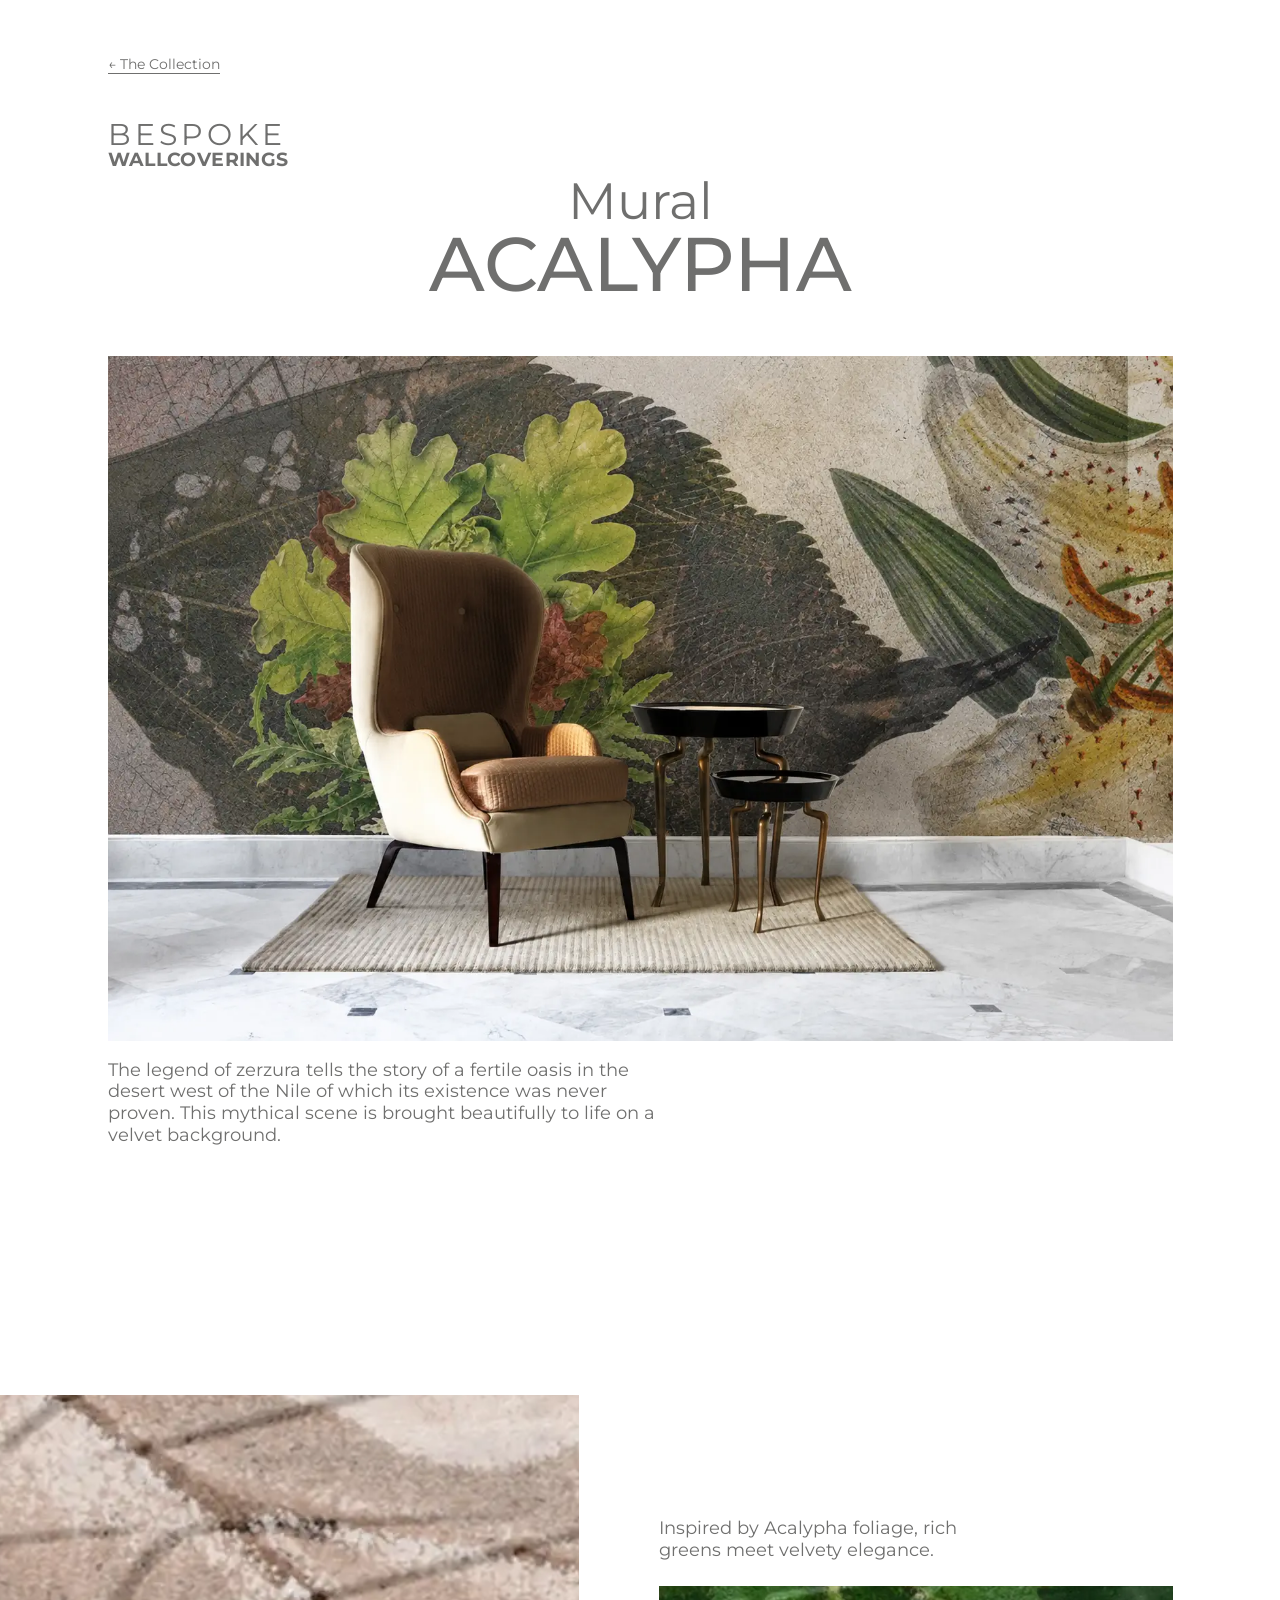
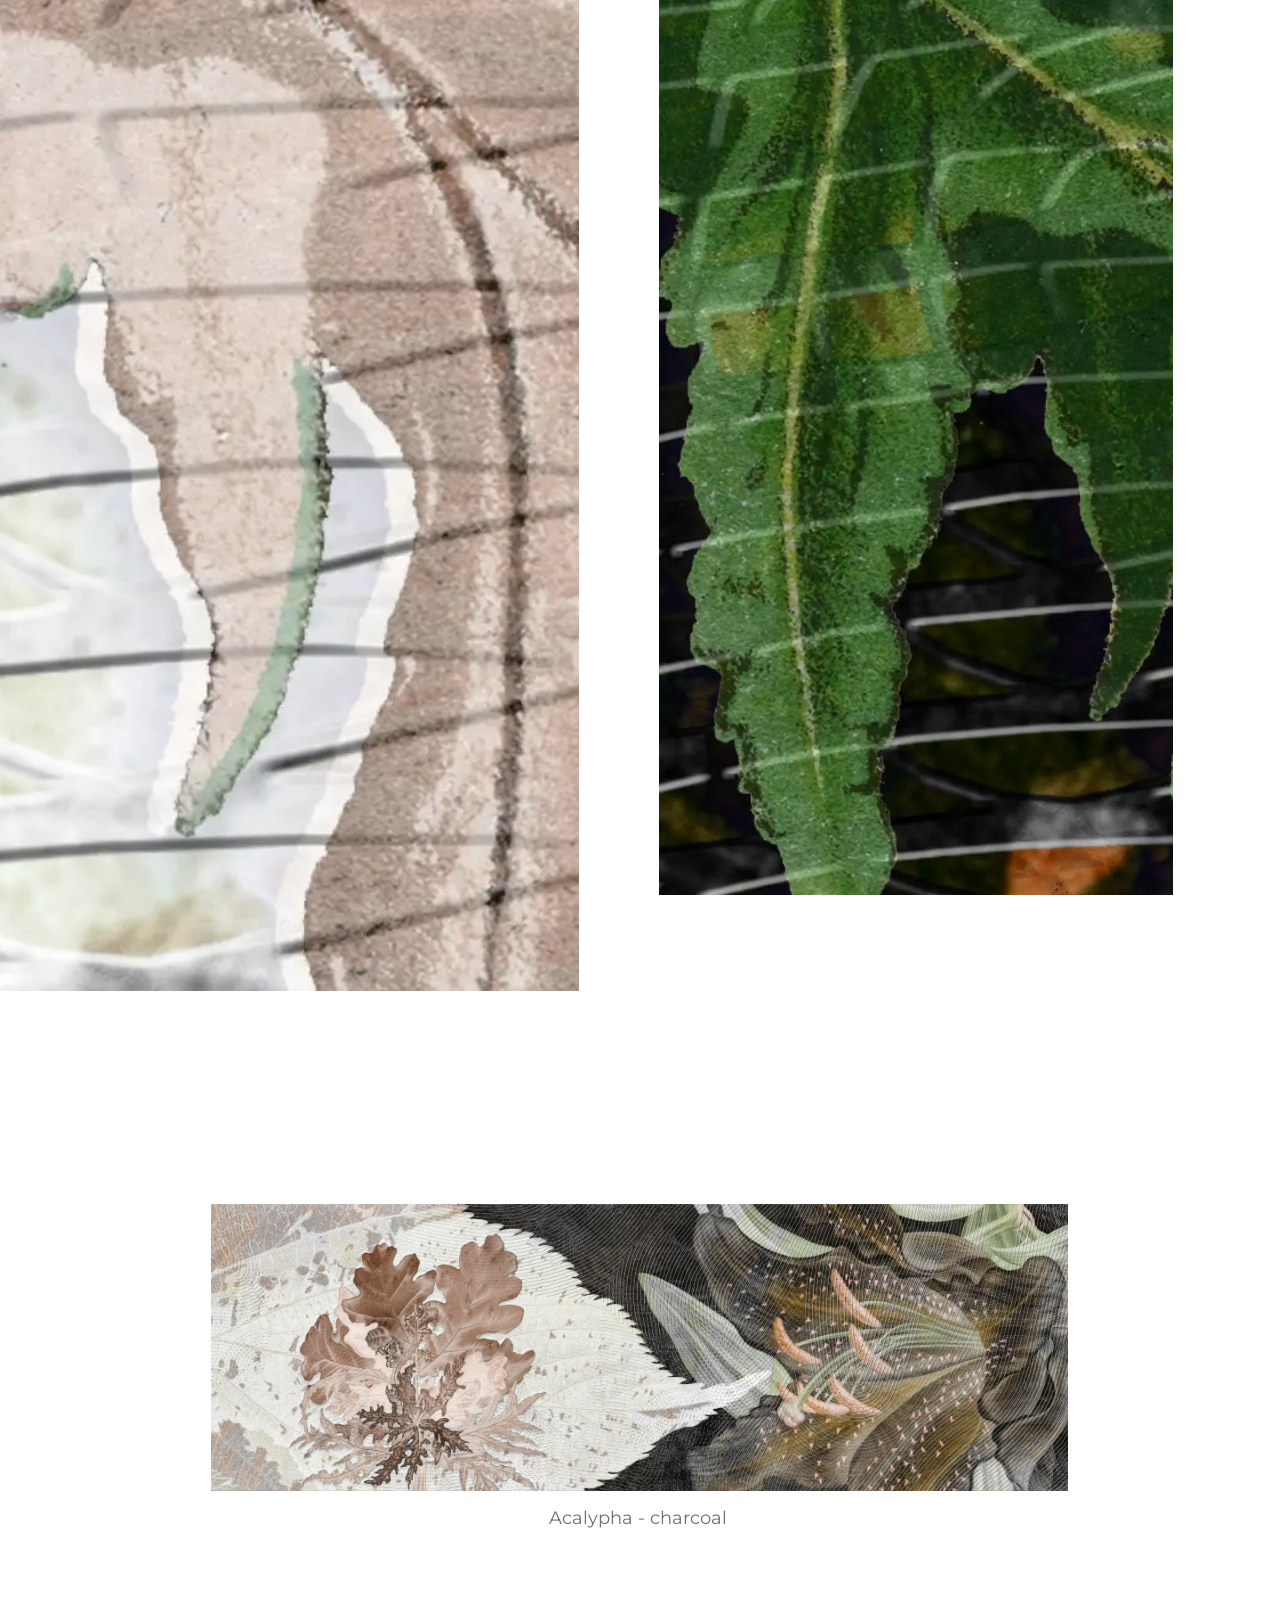
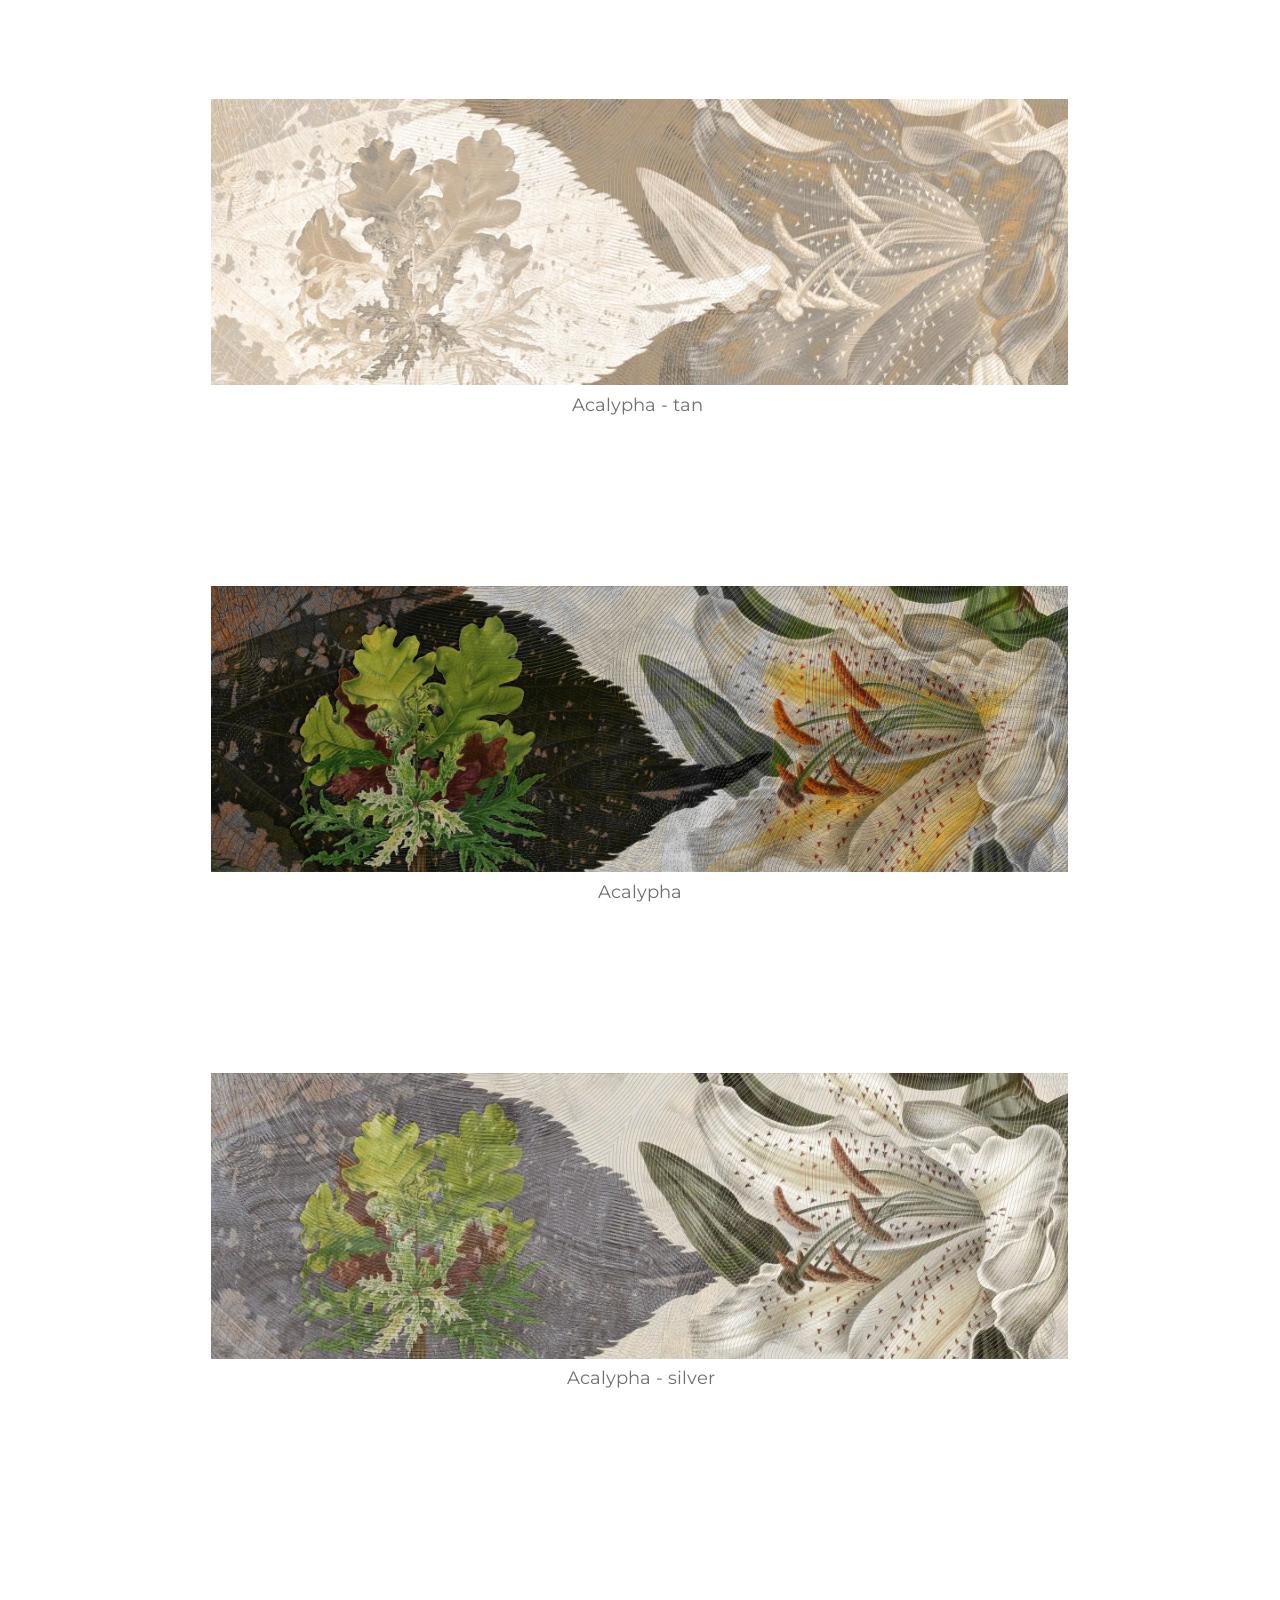
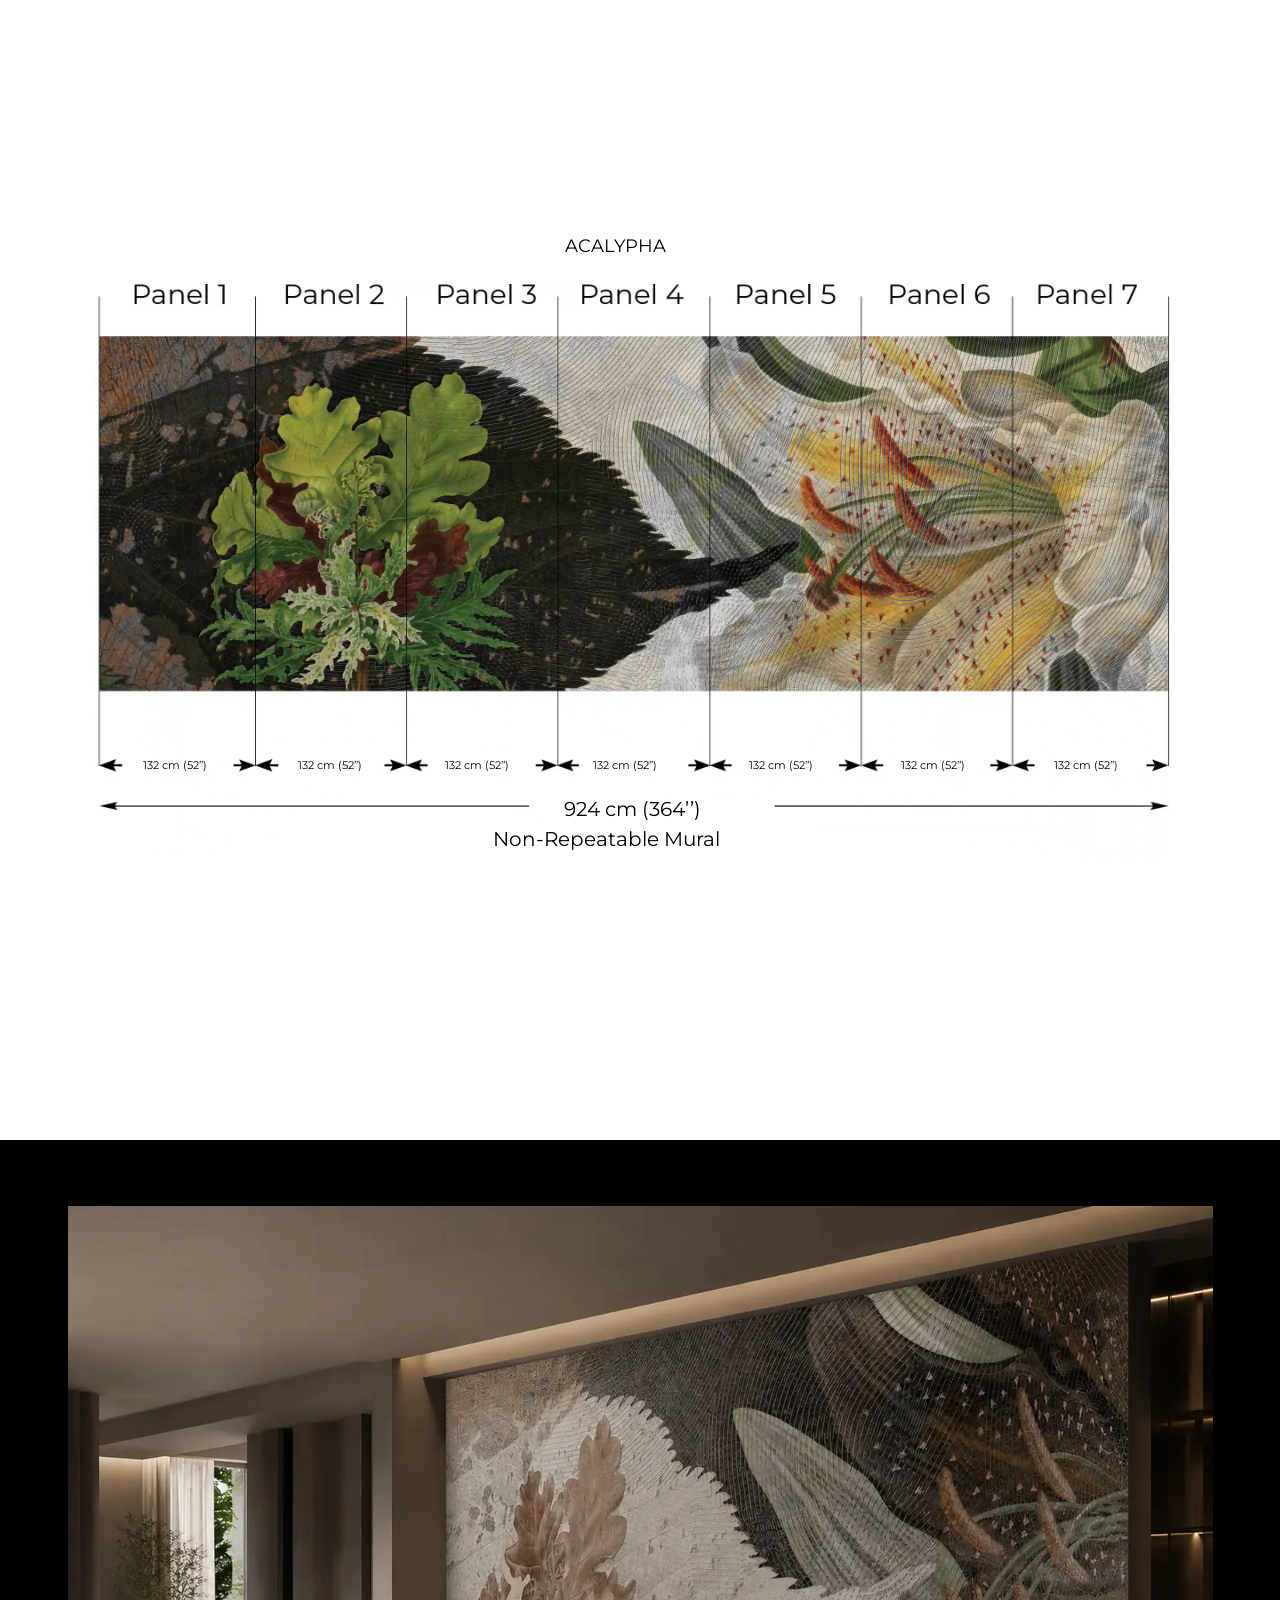
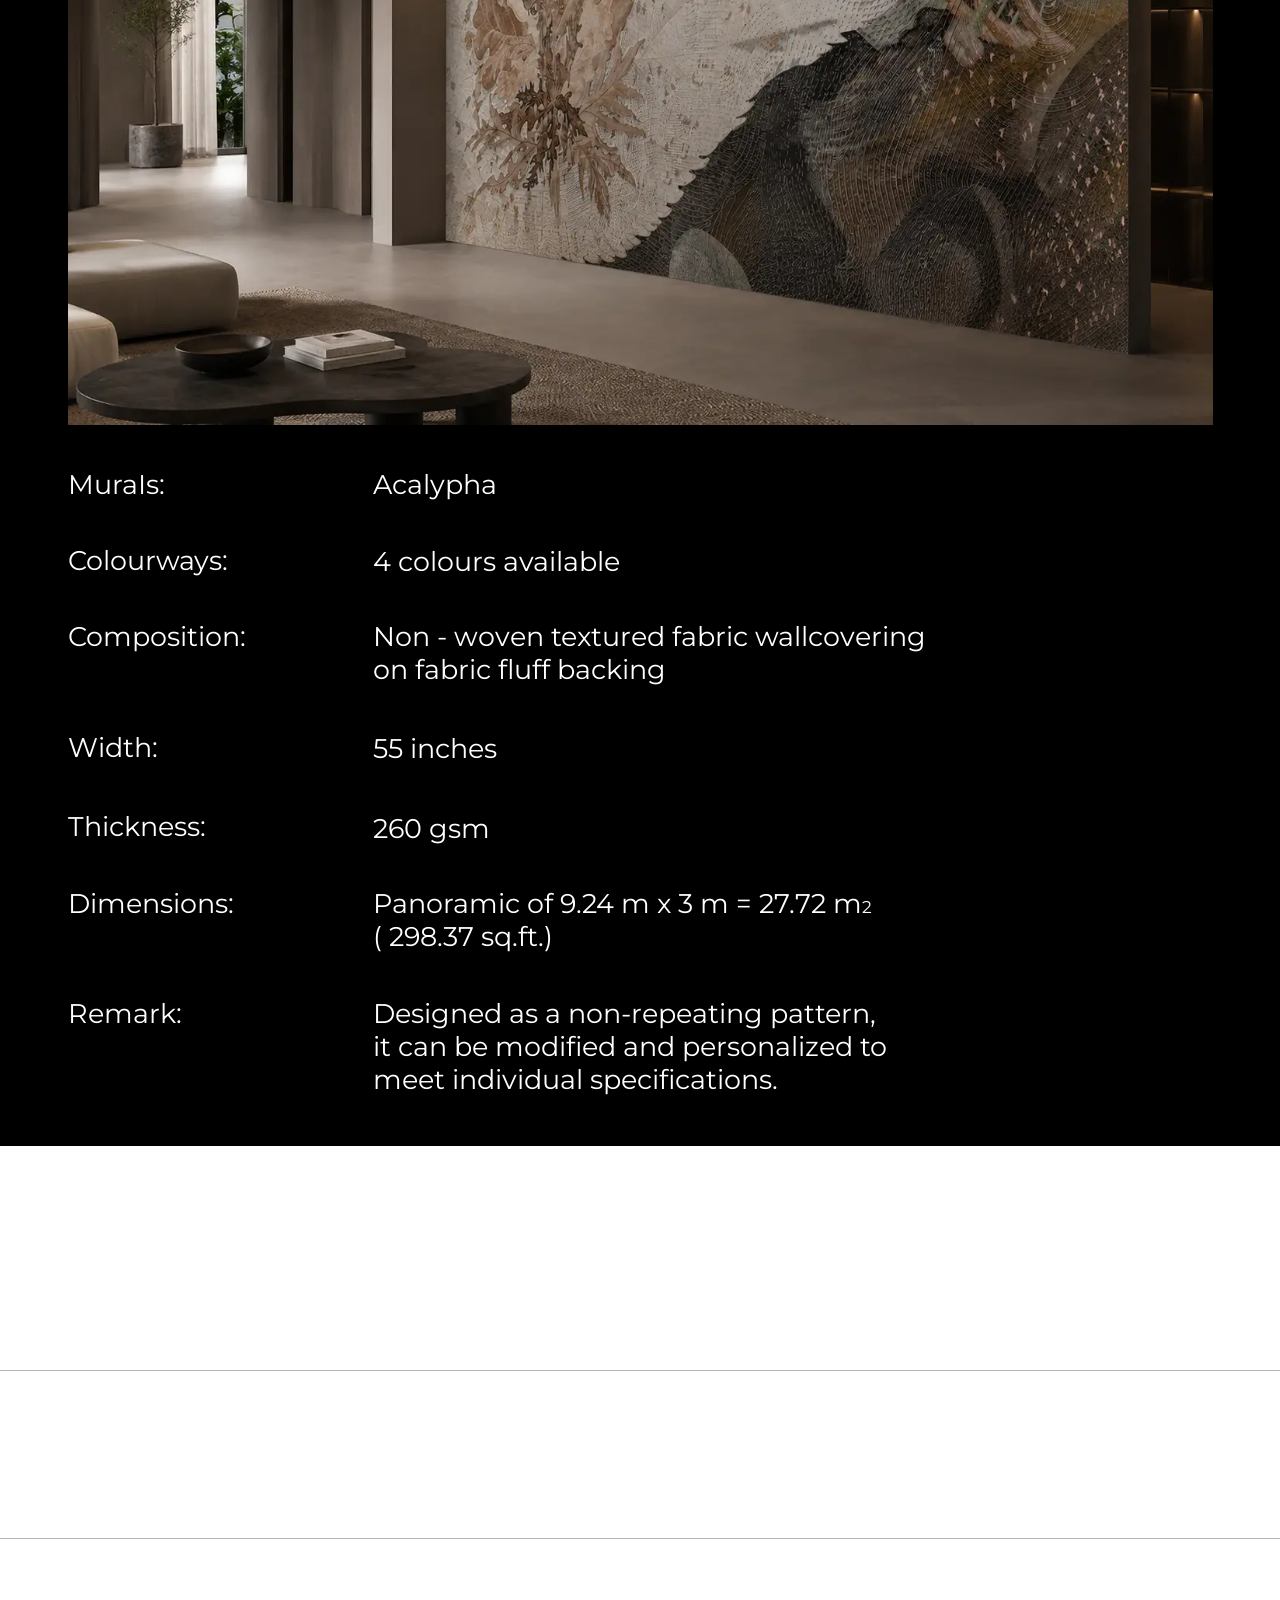
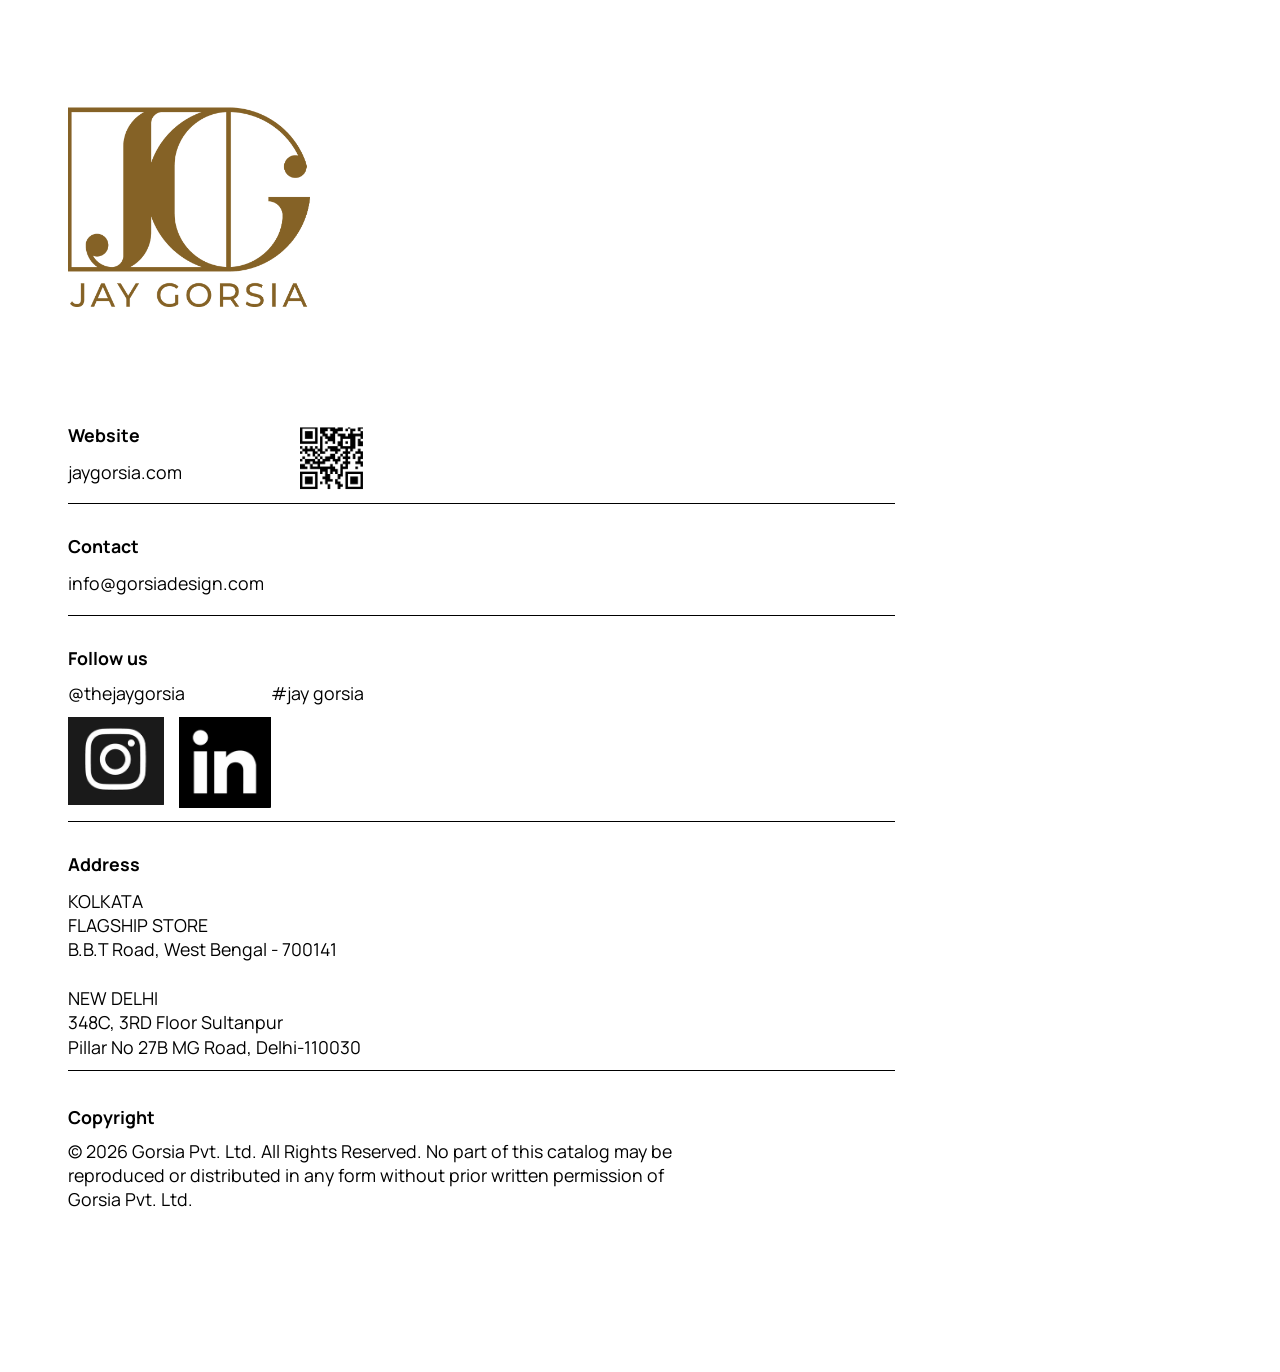
==== acalypha.html @ f3917151 "Rebuild catalog as one static HTML page per Figma frame One page per Page 2 frame of the CATALOG-WAL" ====
<!DOCTYPE html>
<html lang="en"><head><meta charset="utf-8">
<meta name="viewport" content="width=device-width, initial-scale=1">
<title>Mural ACALYPHA – Jay Gorsia Wallpapers</title>
<link href="https://fonts.googleapis.com/css2?family=Inria+Serif&family=Manrope:wght@400;700&family=Montserrat:wght@300;400;500;700&display=swap" rel="stylesheet">
<link rel="stylesheet" href="assets/style.css">
</head><body>
<main class="page" data-figma="420:1415" style="aspect-ratio:1440/10544">
<a class="back" href="index.html" style="left:8.4028%;top:0.588%">← The Collection</a>
<div class="t" style="left:8.4028%;top:1.2709%;width:13.9583%;--fs:34;line-height:1.0294;letter-spacing:calc(4.76*100cqw/1440)">BESPOKE</div>
<div class="t" style="left:8.4028%;top:1.6028%;width:13.9583%;--fs:21;line-height:1.0952;letter-spacing:calc(.42*100cqw/1440);font-weight:700">WALLCOVERINGS</div>
<div class="t c" style="left:44.2361%;top:1.8209%;width:11.6667%;--fs:57;line-height:1.193">Mural</div>
<h1 class="t c" style="left:0;top:2.3426%;width:100%;--fs:86;line-height:1.1512;font-weight:500">ACALYPHA</h1>
<div class="i" style="left:8.4028%;top:3.8031%;width:83.2639%;height:7.3027%"><img alt="" loading="lazy" class="f" src="images/f179ca98-bf34-46e4-b2c4-3027be539aba.webp"></div>
<div class="t w" style="left:8.4028%;top:11.2955%;width:43.3333%;--fs:20;line-height:1.22">The legend of zerzura tells the story of a fertile oasis in the desert west of the Nile of which its existence was never proven. This mythical scene is brought beautifully to life on a velvet background.</div>
<div class="i" style="left:-0.3472%;top:14.8805%;width:45.5556%;height:12.7656%"><img alt="" loading="lazy" style="width:350.09%;height:120.65%;left:-85.94%;top:-10.33%" src="images/f6d3ae4a-e542-4cf5-9a71-eb583bf1a94e.webp"></div>
<div class="i" style="left:51.4583%;top:16.9196%;width:40.2083%;height:9.7022%"><img alt="" loading="lazy" style="width:250.94%;height:100.49%;left:0%;top:-0.25%" src="images/6fc3bd72-0dc2-4044-8e51-f320b602658b.webp"></div>
<div class="i" style="left:16.4583%;top:29.9222%;width:67.0139%;height:3.0539%"><img alt="" loading="lazy" class="f" src="images/5500aec2-3e6e-4ff4-b758-0ac6ea6af96b.webp"></div>
<div class="i" style="left:16.4583%;top:35.1954%;width:67.0139%;height:3.0539%"><img alt="" loading="lazy" class="f" src="images/69e05549-0bee-4f87-b761-9c0bf4f048f4.webp"></div>
<div class="i" style="left:16.4583%;top:45.5899%;width:67.0139%;height:3.0539%"><img alt="" loading="lazy" class="f" src="images/882eafbe-3b34-49cc-9ef5-301c398ee785.webp"></div>
<div class="i" style="left:16.4583%;top:40.3926%;width:67.0139%;height:3.0539%"><img alt="" loading="lazy" class="f" src="images/6bf8cf74-157f-4335-b6c7-66b2b846cd59.webp"></div>
<div class="i n" style="left:7.2917%;top:54.2432%;width:85.4861%;height:6.1333%"><div class="r" style="width:52.5345%;height:190.351%"><img alt="" loading="lazy" style="width:100.09%;height:99.71%;left:0%;top:1.64%" src="images/67a559f0-023f-4f29-92e6-b13c63faadcb.webp"></div></div>
<div class="t k" style="left:44.1319%;top:53.6978%;width:9.3403%;--fs:20;line-height:1.465">ACALYPHA</div>
<div class="bx" style="left:10.6875%;top:59.2631%;width:6.625%;height:0.22%"></div>
<div class="bx" style="left:22.5694%;top:59.2631%;width:6.625%;height:0.22%"></div>
<div class="bx" style="left:34.4583%;top:59.2631%;width:6.625%;height:0.22%"></div>
<div class="bx" style="left:46.3403%;top:59.2631%;width:6.625%;height:0.22%"></div>
<div class="bx" style="left:57.9722%;top:59.2631%;width:6.625%;height:0.22%"></div>
<div class="bx" style="left:70.0278%;top:59.2631%;width:6.625%;height:0.22%"></div>
<div class="bx" style="left:82.3333%;top:59.2631%;width:6.625%;height:0.22%"></div>
<div class="bx" style="left:43.625%;top:59.6804%;width:14.8542%;height:0.3945%"></div>
<div class="bx" style="left:36.6667%;top:60.0047%;width:27.5069%;height:0.4752%"></div>
<div class="t k" style="left:11.1944%;top:59.2982%;width:6.0278%;--fs:12;line-height:1.525">132 cm (52’’)</div>
<div class="t k" style="left:23.25%;top:59.2982%;width:6.0278%;--fs:12;line-height:1.525">132 cm (52’’)</div>
<div class="t k" style="left:34.7986%;top:59.2982%;width:6.0278%;--fs:12;line-height:1.525">132 cm (52’’)</div>
<div class="t k" style="left:46.3403%;top:59.2982%;width:6.0278%;--fs:12;line-height:1.525">132 cm (52’’)</div>
<div class="t k" style="left:58.4792%;top:59.2982%;width:6.0278%;--fs:12;line-height:1.525">132 cm (52’’)</div>
<div class="t k" style="left:70.3681%;top:59.2982%;width:6.0278%;--fs:12;line-height:1.525">132 cm (52’’)</div>
<div class="t k" style="left:82.3333%;top:59.2982%;width:6.0278%;--fs:12;line-height:1.525">132 cm (52’’)</div>
<div class="t k" style="left:44.0486%;top:59.6804%;width:13.5%;--fs:23;line-height:1.487">924 cm (364’’)</div>
<div class="t k" style="left:38.5347%;top:60.0047%;width:22.1597%;--fs:23;line-height:1.487">Non-Repeatable Mural</div>
<div class="t w" style="left:51.4583%;top:16.1893%;width:28.125%;--fs:20;line-height:1.22">Inspired by Acalypha foliage, rich greens meet velvety elegance.</div>
<div class="t" style="left:42.9167%;top:33.1468%;width:13.6111%;--fs:20;line-height:1.2">Acalypha - charcoal</div>
<div class="t" style="left:44.7222%;top:38.3441%;width:10%;--fs:20;line-height:1.2">Acalypha - tan</div>
<div class="t c" style="left:46.4583%;top:43.5414%;width:7.1528%;--fs:20;line-height:1.2">Acalypha</div>
<div class="t c" style="left:44.3056%;top:48.7291%;width:11.3194%;--fs:20;line-height:1.2">Acalypha - silver</div>
<div class="blk" style="left:0%;top:63.3725%;width:100%;height:17.1377%"></div>
<div class="i" style="left:5.2778%;top:64.0838%;width:89.5139%;height:8.7348%"><img alt="" loading="lazy" class="f" src="images/30457c3f-24e2-4baf-bcc0-9fa6d4bba0fc.webp"></div>
<div class="t wh" style="left:5.2778%;top:73.2929%;width:13.5417%;--fs:30;line-height:1.2">MuraIs:</div>
<div class="t wh" style="left:29.1667%;top:73.3118%;width:48.6111%;--fs:30;line-height:1.0333">Acalypha</div>
<div class="t wh" style="left:5.2778%;top:74.099%;width:13.5417%;--fs:30;line-height:1.2">Colourways:</div>
<div class="t wh" style="left:29.1667%;top:74.1085%;width:48.6111%;--fs:30;line-height:1.1667">4 colours available</div>
<div class="t wh" style="left:5.2778%;top:74.9146%;width:13.5417%;--fs:30;line-height:1.2">Composition:</div>
<div class="t wh" style="left:29.1667%;top:74.9146%;width:48.6111%;--fs:30;line-height:1.2333">Non - woven textured fabric wallcovering
on fabric fluff backing</div>
<div class="t wh" style="left:5.2778%;top:76.0907%;width:13.5417%;--fs:30;line-height:1.2">Width:</div>
<div class="t wh" style="left:29.1667%;top:76.1286%;width:48.6111%;--fs:30;line-height:1.0333">55 inches</div>
<div class="t wh" style="left:5.2778%;top:76.9347%;width:13.5417%;--fs:30;line-height:1.2">Thickness:</div>
<div class="t wh" style="left:29.1667%;top:76.9822%;width:48.6111%;--fs:30;line-height:1.0667">260 gsm</div>
<div class="t wh" style="left:5.2778%;top:77.7599%;width:13.5417%;--fs:30;line-height:1.2">Dimensions:</div>
<div class="t wh" style="left:29.1667%;top:77.7599%;width:48.6111%;--fs:30;line-height:1.2333">Panoramic of 9.24 m x 3 m = 27.72 m<span class="s">2</span>
( 298.37 sq.ft.)</div>
<div class="t wh" style="left:5.2778%;top:78.9359%;width:13.5417%;--fs:30;line-height:1.2">Remark:</div>
<div class="t wh" style="left:29.1667%;top:78.9359%;width:48.6111%;--fs:30;line-height:1.2333">Designed as a non-repeating pattern,
it can be modified and personalized to
meet individual specifications.</div>
<div class="hr g" style="left:0%;top:82.9002%;width:100%;height:0%"></div>
<div class="hr g" style="left:0%;top:84.6927%;width:100%;height:0%"></div>
<div class="i" style="left:5.2778%;top:86.4852%;width:19.0278%;height:2.1434%"><img alt="" loading="lazy" style="width:200.2%;height:262.43%;left:-0.1%;top:-162.43%" src="images/853ff2c4-60c0-4424-809c-5003fb65309c.webp"></div>
<div class="i n" style="left:23.4722%;top:89.909%;width:4.9306%;height:0.6639%;transform:scaleY(-1)"><img alt="QR" class="f" src="images/06fa7504-af35-4e3b-932e-40bd4d989556.png"></div>
<div class="t k m b" style="left:5.2778%;top:89.8236%;width:22.9167%;--fs:20;line-height:1.8">Website</div>
<div class="t k m" style="left:5.2778%;top:90.2124%;width:13.4028%;--fs:20;line-height:2"><a href="https://jaygorsia.com/intro/" target="_blank" rel="noopener">jaygorsia.com</a></div>
<div class="t k m b" style="left:5.2778%;top:91.0376%;width:22.9167%;--fs:20;line-height:1.6">Contact</div>
<div class="t k m" style="left:5.2778%;top:91.3885%;width:22.9167%;--fs:20;line-height:2.05">info@gorsiadesign.com</div>
<div class="t k m b" style="left:5.2778%;top:92.2325%;width:22.9167%;--fs:20;line-height:1.65">Follow us</div>
<div class="t k m" style="left:5.2778%;top:92.5835%;width:22.9167%;--fs:20;line-height:1.8">@thejaygorsia</div>
<div class="t k m" style="left:21.1806%;top:92.5835%;width:22.9167%;--fs:20;line-height:1.8">#jay gorsia</div>
<a class="i n" href="https://www.instagram.com/thejaygorsia/" target="_blank" rel="noopener" style="left:5.2778%;top:93.0102%;width:7.5139%;height:0.9389%"><img alt="Instagram" loading="lazy" style="width:503.97%;height:372.35%;left:-46.86%;top:-50.65%" src="images/953dd919-89e7-4893-8965-abc6da97ef3d.webp"></a>
<a class="i n" href="https://www.linkedin.com/company/jay-gorsia/posts/" target="_blank" rel="noopener" style="left:13.9583%;top:93.0102%;width:7.2222%;height:0.9674%"><img alt="LinkedIn" loading="lazy" style="width:189.29%;height:193.69%;left:-44.64%;top:-48.01%" src="images/f23d51f9-d864-4594-9c83-29731ed79941.webp"></a>
<div class="t k m b" style="left:5.2778%;top:94.4234%;width:22.9167%;--fs:20;line-height:1.6">Address</div>
<div class="t k m" style="left:5.2778%;top:94.8407%;width:34.0972%;--fs:20;line-height:1.366">KOLKATA
FLAGSHIP STORE
B.B.T Road, West Bengal - 700141

NEW DELHI
348C, 3RD Floor Sultanpur
Pillar No 27B MG Road, Delhi-110030</div>
<div class="t k m b" style="left:5.2778%;top:97.0789%;width:22.9167%;--fs:20;line-height:2.05">Copyright</div>
<div class="t w k m" style="left:5.2778%;top:97.5057%;width:49.5139%;--fs:20;line-height:1.366">© 2026 Gorsia Pvt. Ltd. All Rights Reserved. No part of this catalog may be reproduced or distributed in any form without prior written permission of Gorsia Pvt. Ltd.</div>
<div class="hr b" style="left:5.2778%;top:90.7246%;width:64.6528%;height:0%"></div>
<div class="hr b" style="left:5.2778%;top:91.9196%;width:64.6528%;height:0%"></div>
<div class="hr b" style="left:5.2778%;top:94.1199%;width:64.6528%;height:0%"></div>
<div class="hr b" style="left:5.2778%;top:96.7754%;width:64.6528%;height:0%"></div>
</main>
</body></html>
---- assets/style.css ----
*{box-sizing:border-box;margin:0;padding:0}
html,body{background:#fff}
body{color:#000;font-family:'Montserrat',sans-serif;font-weight:400;-webkit-font-smoothing:antialiased}
a{color:inherit}
.page{position:relative;width:100%;max-width:1440px;margin:0 auto;container-type:inline-size;overflow:hidden;background:#fff}
.page>*{position:absolute}
.t{font-size:calc(var(--fs,20)*100cqw/1440);white-space:pre;color:#6f6f6e;font-weight:400}
.t.w{white-space:normal}.t.c{text-align:center}.t.k{color:#000}.t.wh{color:#fff}
.t.m{font-family:'Manrope',sans-serif;font-weight:400}.t.m.b{font-weight:700}
.t a{text-decoration:none}
.t .s{font-size:.645em;vertical-align:baseline}
h1.t{font-weight:500;white-space:nowrap}
.i{overflow:hidden;display:block}
.i img{position:absolute;max-width:none;display:block}
.i img.f{inset:0;width:100%;height:100%;object-fit:cover}
.i.ph{background:#ececec}
.i .r{position:absolute;left:50%;top:50%;transform:translate(-50%,-50%) rotate(90deg);overflow:hidden}
.bx{background:#fff}.blk{background:#000}
.hr{border-top:1px solid #6f6f6e;opacity:.5}.hr.b{border-top-color:#000;opacity:1}.hr.t2{border-top-width:2px}
.card img{opacity:0}.card img.on{opacity:1}
.cap{text-decoration:none;white-space:nowrap}
.dl{display:block;background:#6f6f6f;border-radius:23%;overflow:hidden}
.dl img{position:absolute;left:21.05%;width:57.9%;top:20.5%;display:block}
.back{font-size:calc(16*100cqw/1440);color:#6f6f6e;text-decoration:none;border-bottom:1px solid;white-space:nowrap}
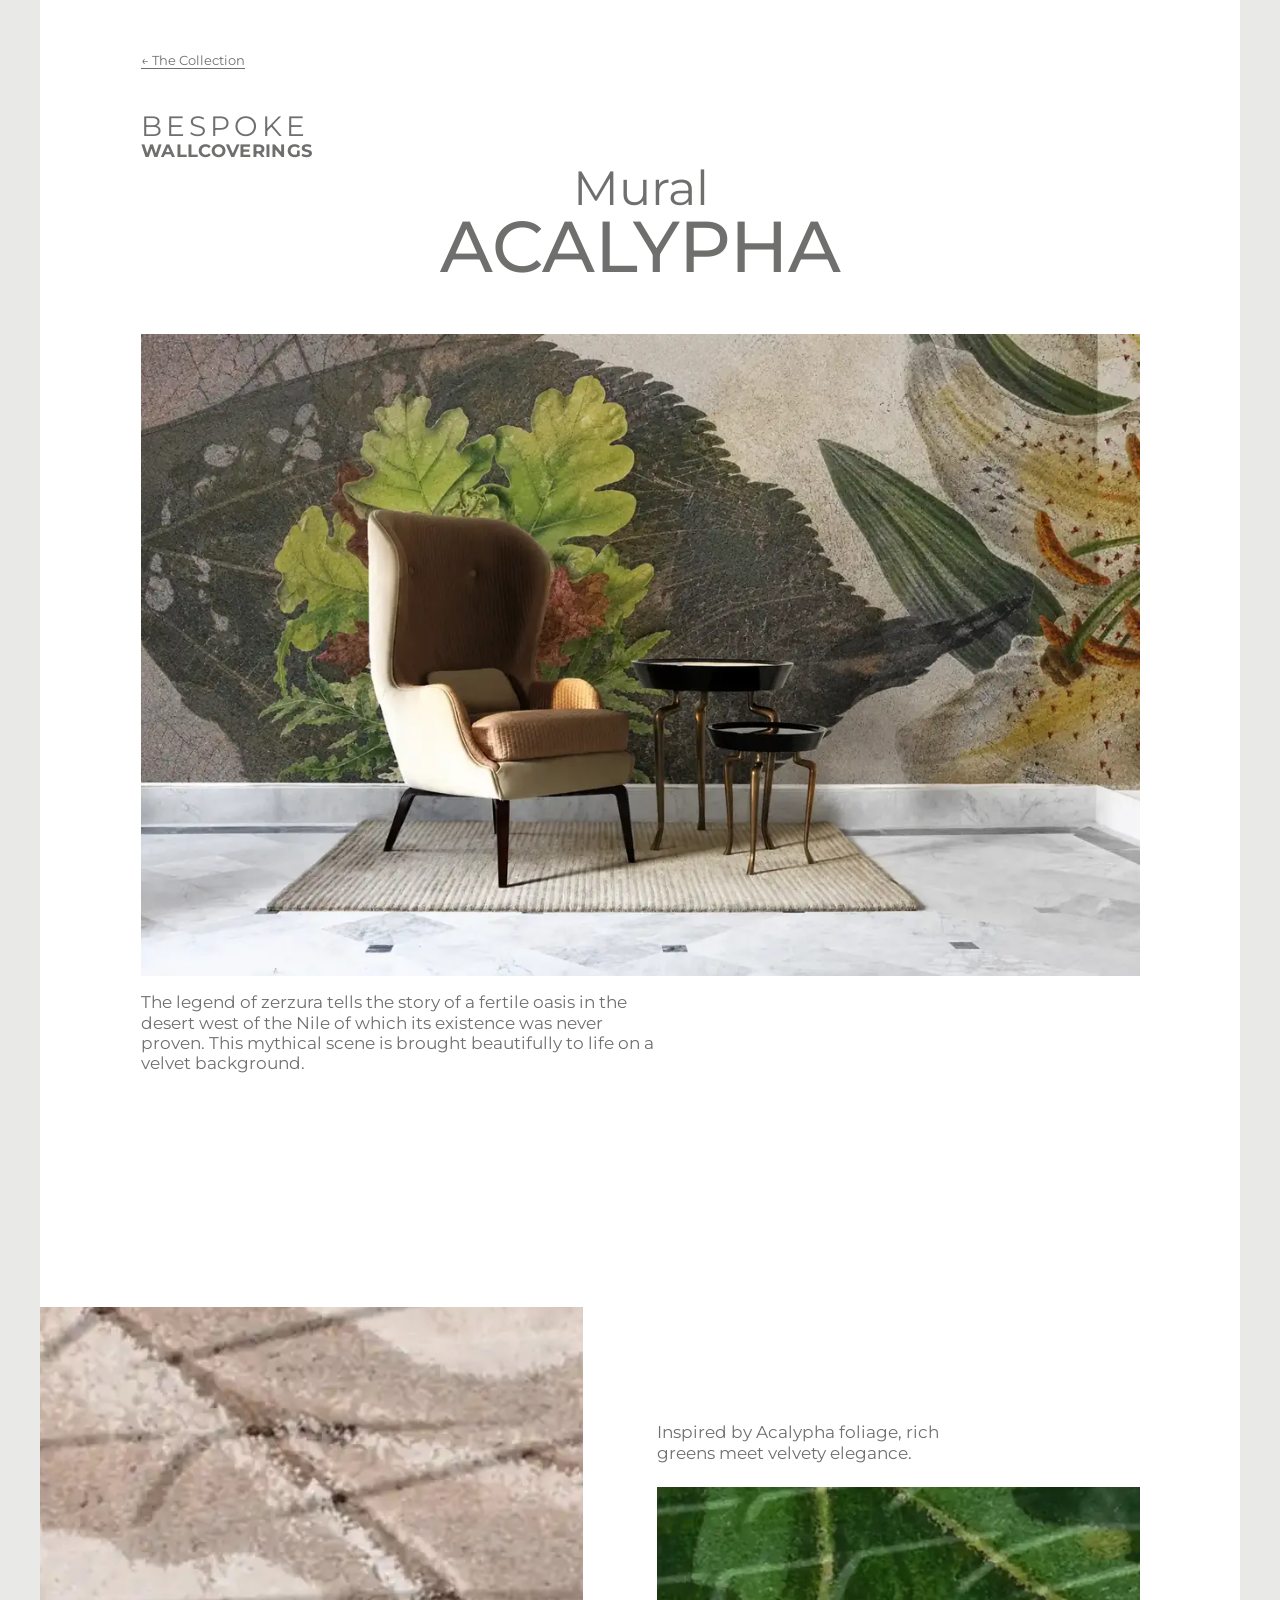
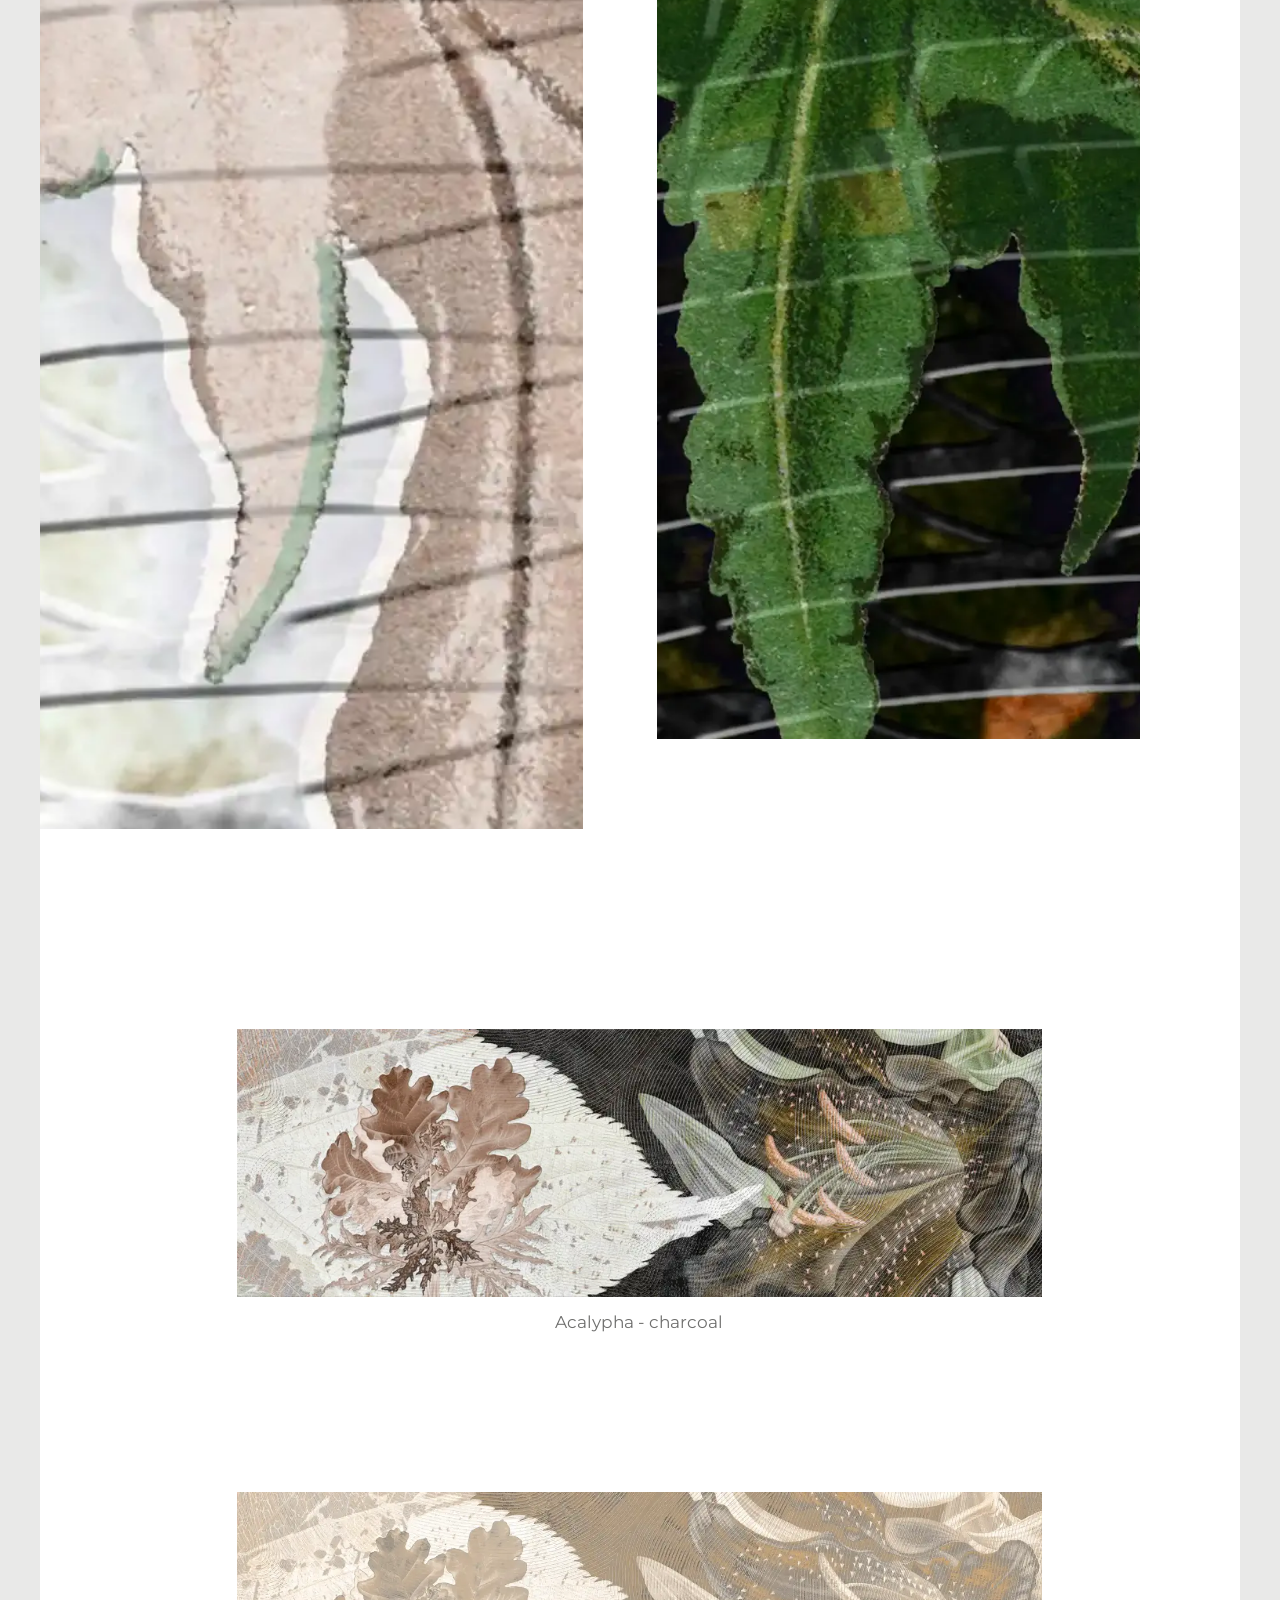
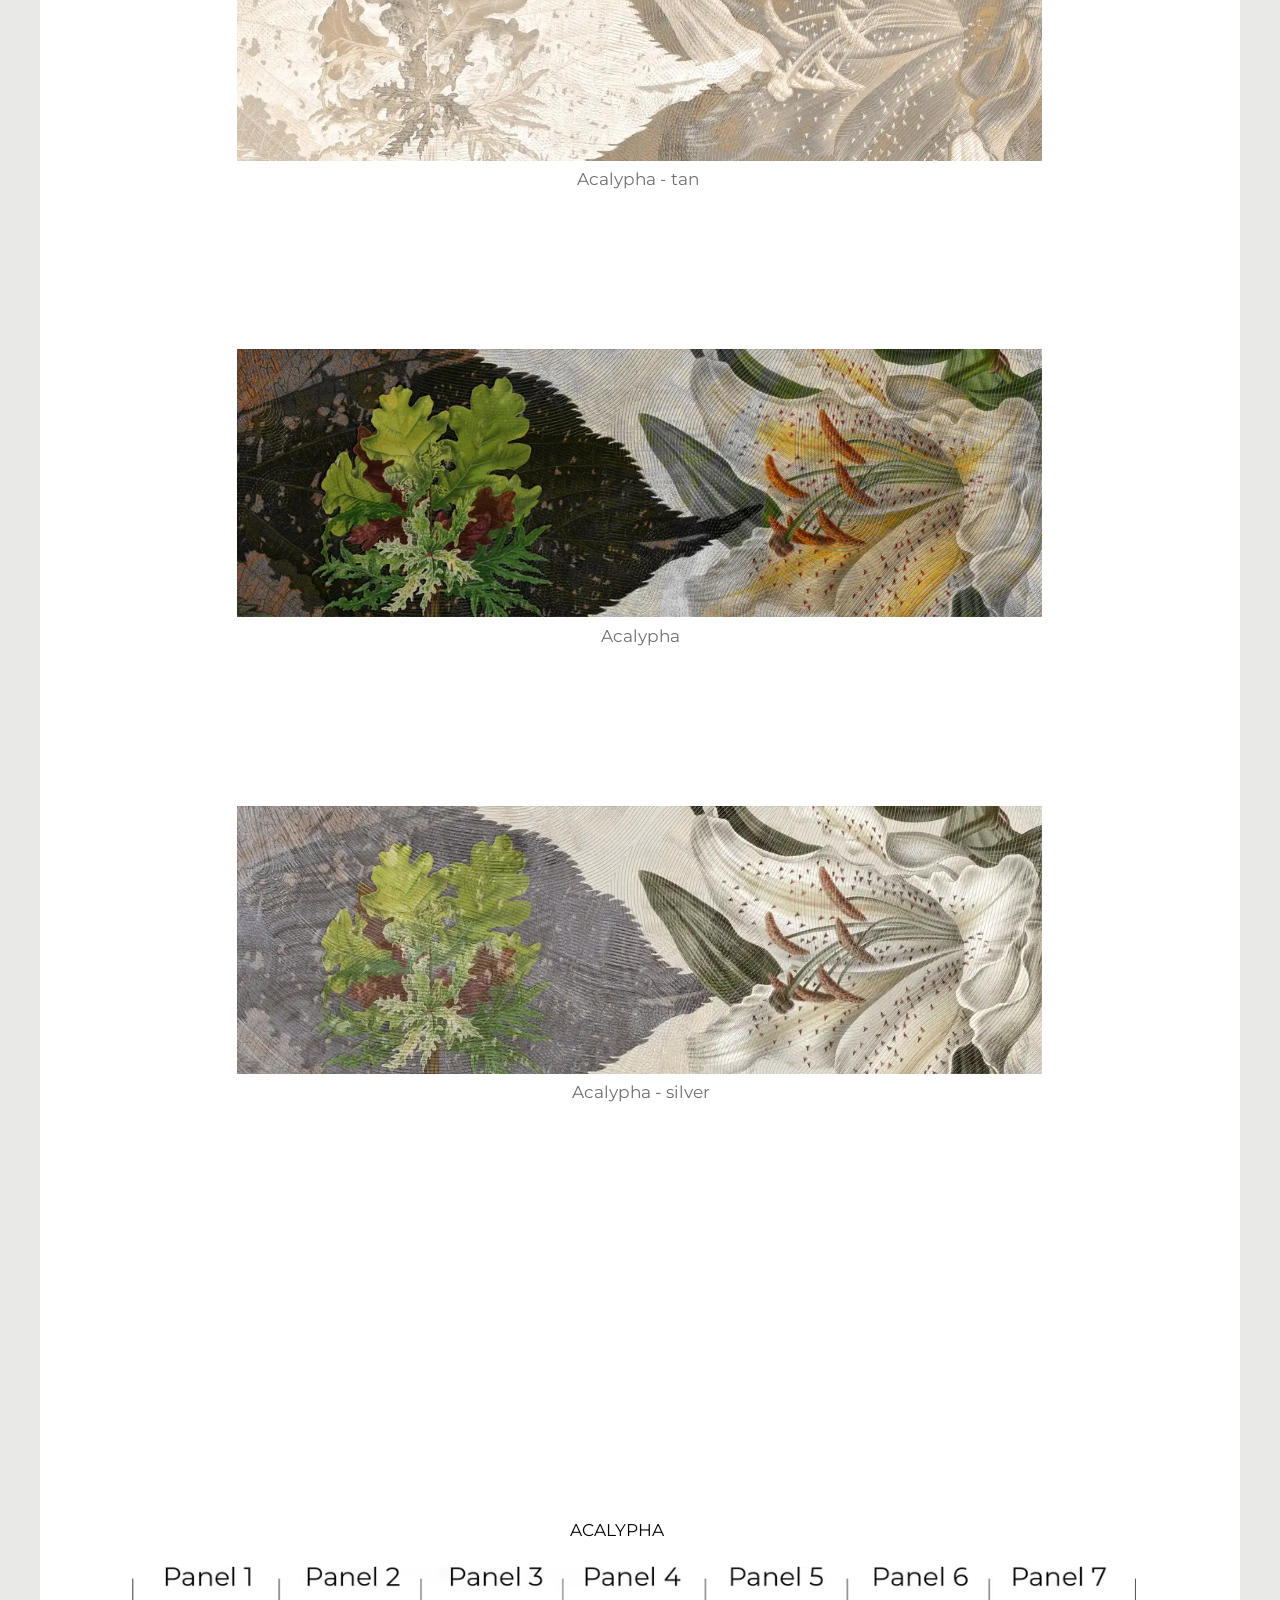
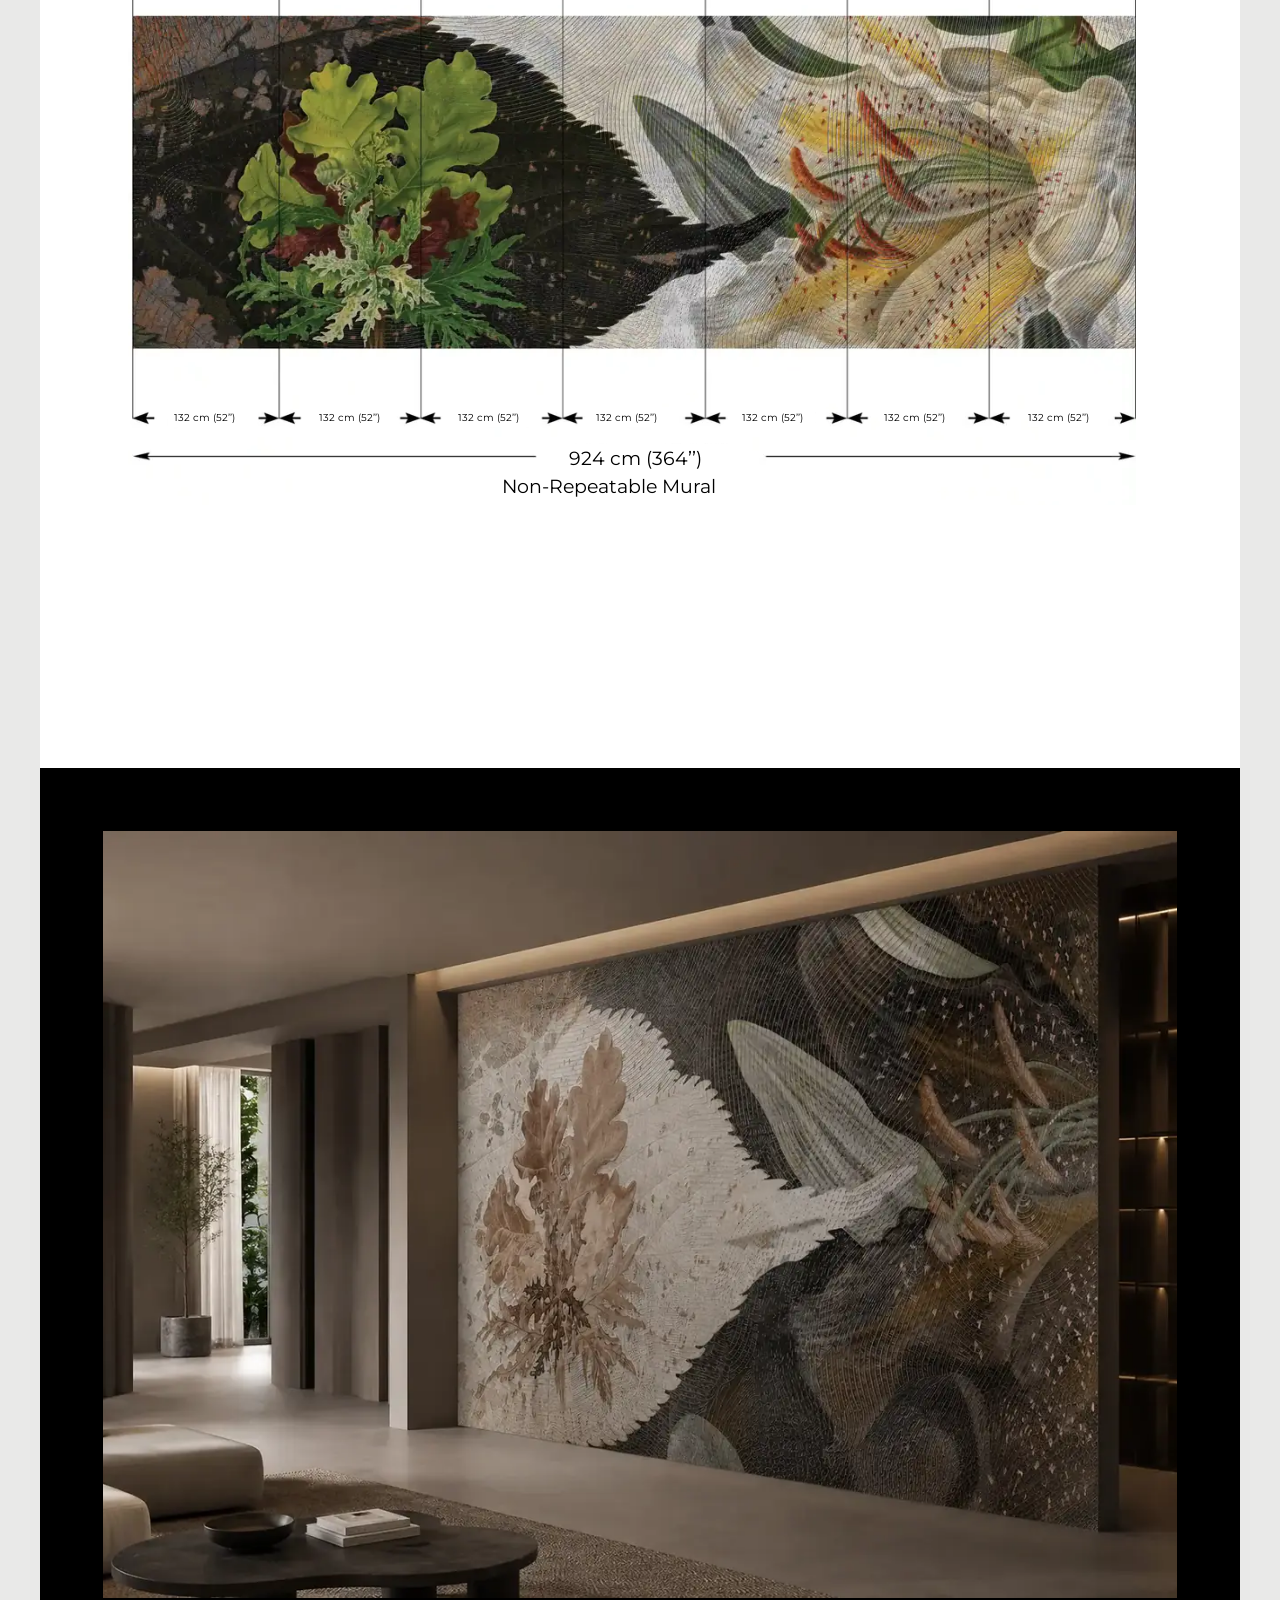
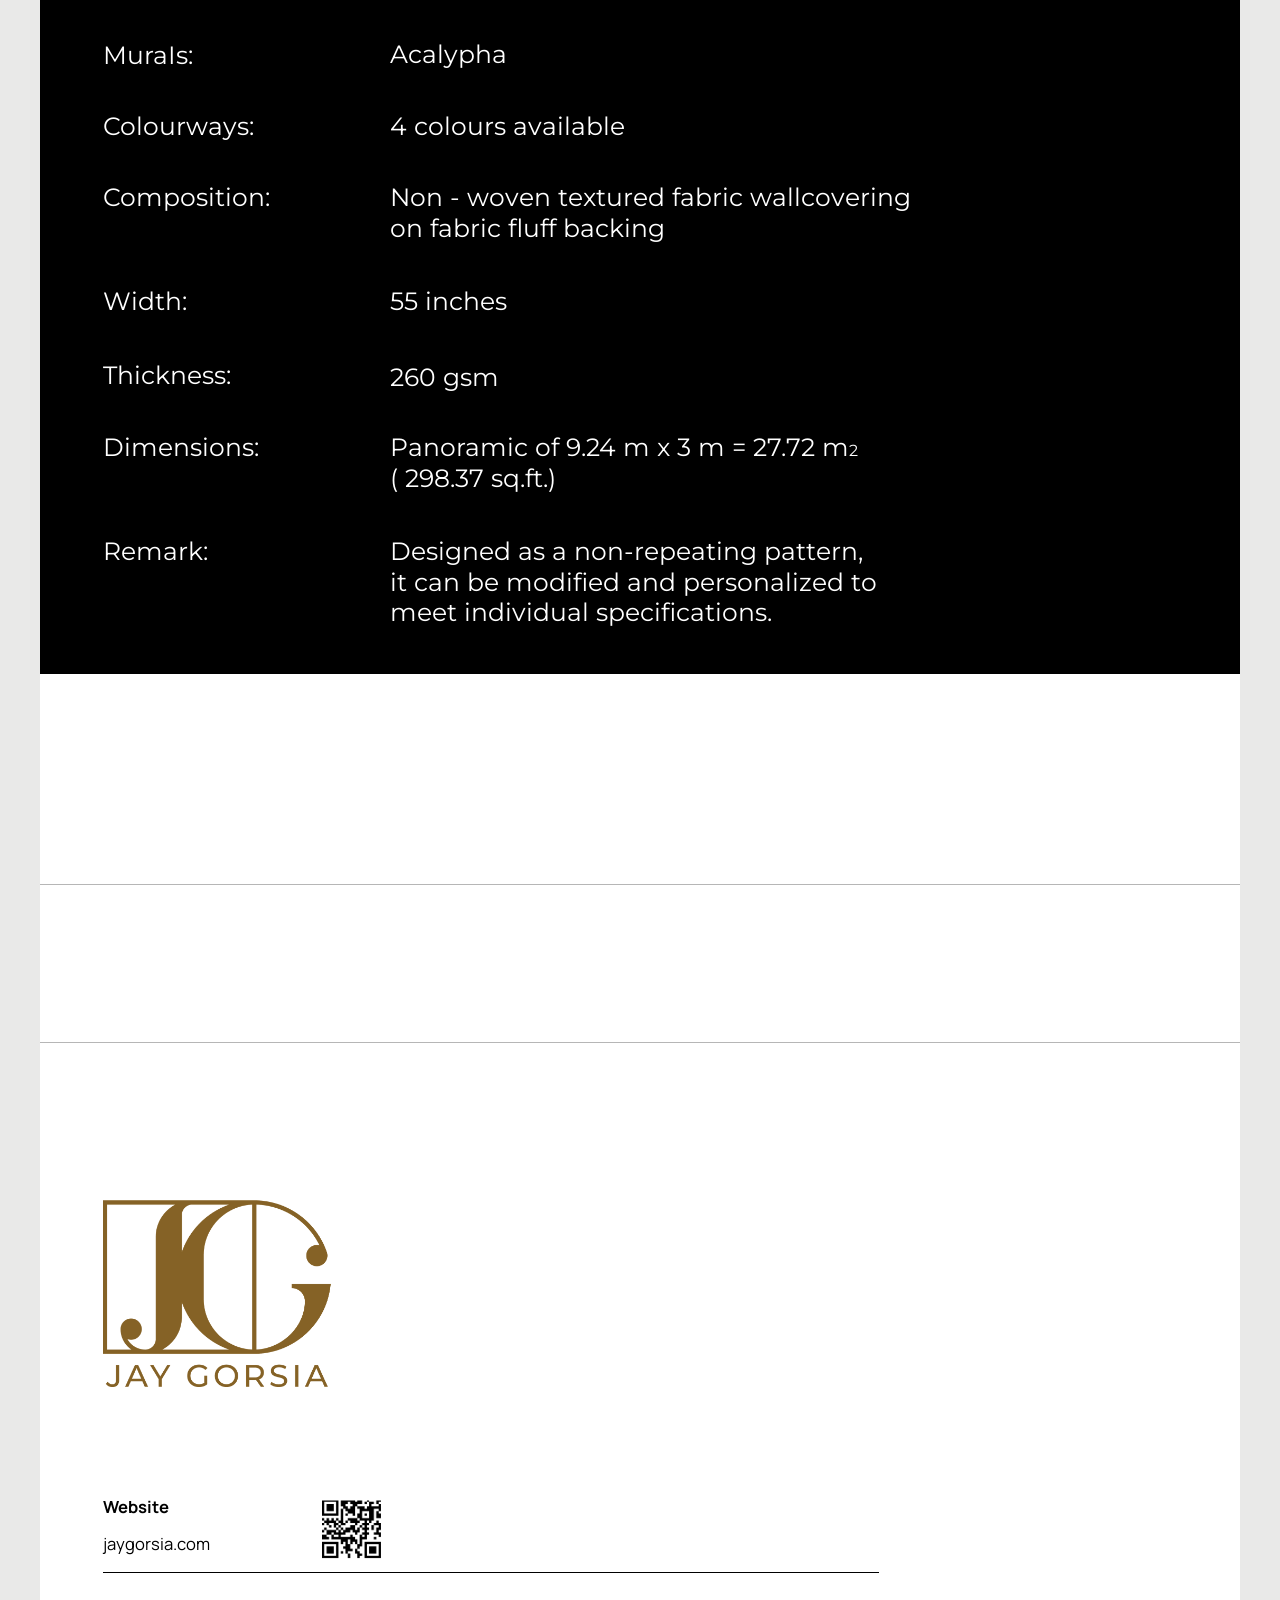
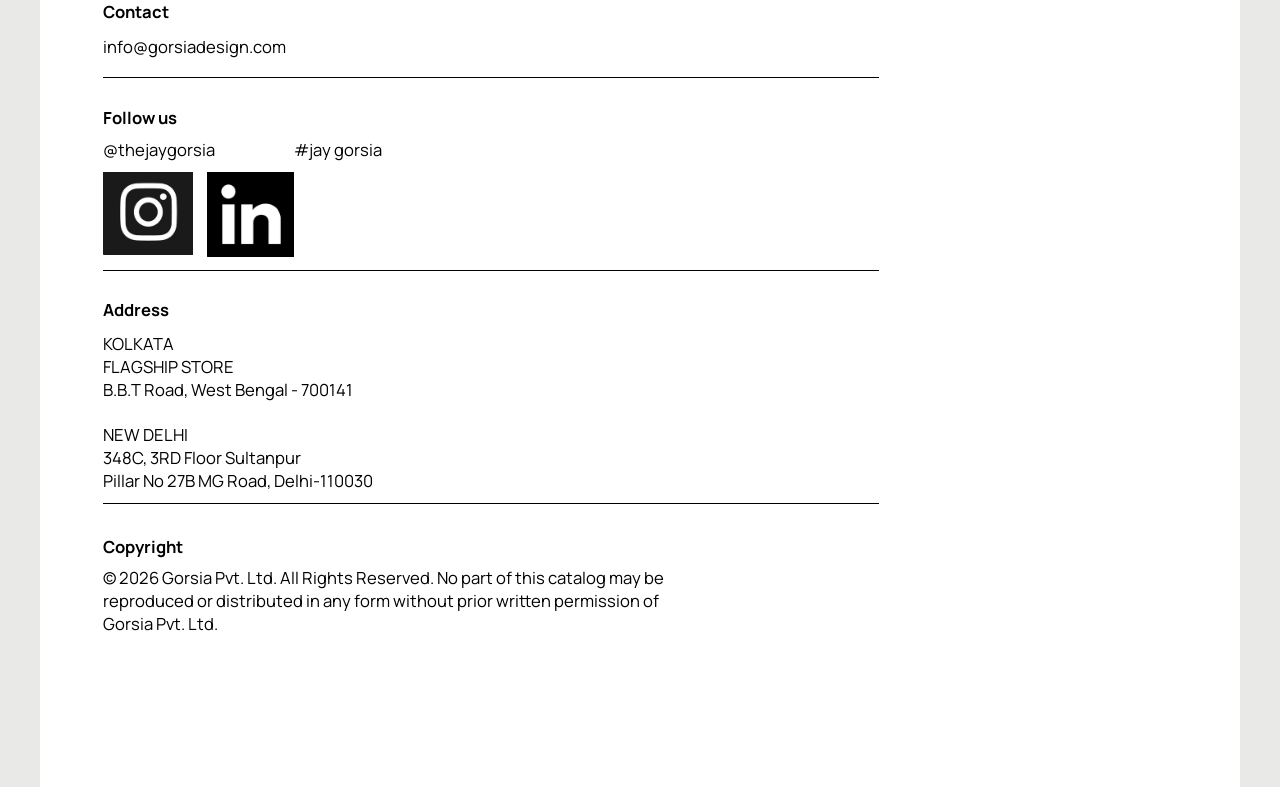
==== commit 0b8d2dec: "Compress images to <=100 KB and lazy-load them Every WebP is re-encoded as lossy WebP at or under 10" ====
--- a/acalypha.html
+++ b/acalypha.html
@@ -11,15 +11,15 @@
 <div class="t" style="left:8.4028%;top:1.6028%;width:13.9583%;--fs:21;line-height:1.0952;letter-spacing:calc(.42*100cqw/1440);font-weight:700">WALLCOVERINGS</div>
 <div class="t c" style="left:44.2361%;top:1.8209%;width:11.6667%;--fs:57;line-height:1.193">Mural</div>
 <h1 class="t c" style="left:0;top:2.3426%;width:100%;--fs:86;line-height:1.1512;font-weight:500">ACALYPHA</h1>
-<div class="i" style="left:8.4028%;top:3.8031%;width:83.2639%;height:7.3027%"><img alt="" loading="lazy" class="f" src="images/f179ca98-bf34-46e4-b2c4-3027be539aba.webp"></div>
+<div class="i" style="left:8.4028%;top:3.8031%;width:83.2639%;height:7.3027%"><img alt="" class="f" src="images/f179ca98-bf34-46e4-b2c4-3027be539aba.webp" decoding="async" fetchpriority="high"></div>
 <div class="t w" style="left:8.4028%;top:11.2955%;width:43.3333%;--fs:20;line-height:1.22">The legend of zerzura tells the story of a fertile oasis in the desert west of the Nile of which its existence was never proven. This mythical scene is brought beautifully to life on a velvet background.</div>
-<div class="i" style="left:-0.3472%;top:14.8805%;width:45.5556%;height:12.7656%"><img alt="" loading="lazy" style="width:350.09%;height:120.65%;left:-85.94%;top:-10.33%" src="images/f6d3ae4a-e542-4cf5-9a71-eb583bf1a94e.webp"></div>
-<div class="i" style="left:51.4583%;top:16.9196%;width:40.2083%;height:9.7022%"><img alt="" loading="lazy" style="width:250.94%;height:100.49%;left:0%;top:-0.25%" src="images/6fc3bd72-0dc2-4044-8e51-f320b602658b.webp"></div>
-<div class="i" style="left:16.4583%;top:29.9222%;width:67.0139%;height:3.0539%"><img alt="" loading="lazy" class="f" src="images/5500aec2-3e6e-4ff4-b758-0ac6ea6af96b.webp"></div>
-<div class="i" style="left:16.4583%;top:35.1954%;width:67.0139%;height:3.0539%"><img alt="" loading="lazy" class="f" src="images/69e05549-0bee-4f87-b761-9c0bf4f048f4.webp"></div>
-<div class="i" style="left:16.4583%;top:45.5899%;width:67.0139%;height:3.0539%"><img alt="" loading="lazy" class="f" src="images/882eafbe-3b34-49cc-9ef5-301c398ee785.webp"></div>
-<div class="i" style="left:16.4583%;top:40.3926%;width:67.0139%;height:3.0539%"><img alt="" loading="lazy" class="f" src="images/6bf8cf74-157f-4335-b6c7-66b2b846cd59.webp"></div>
-<div class="i n" style="left:7.2917%;top:54.2432%;width:85.4861%;height:6.1333%"><div class="r" style="width:52.5345%;height:190.351%"><img alt="" loading="lazy" style="width:100.09%;height:99.71%;left:0%;top:1.64%" src="images/67a559f0-023f-4f29-92e6-b13c63faadcb.webp"></div></div>
+<div class="i" style="left:-0.3472%;top:14.8805%;width:45.5556%;height:12.7656%"><img alt="" style="width:350.09%;height:120.65%;left:-85.94%;top:-10.33%" src="images/f6d3ae4a-e542-4cf5-9a71-eb583bf1a94e.webp" loading="lazy" decoding="async"></div>
+<div class="i" style="left:51.4583%;top:16.9196%;width:40.2083%;height:9.7022%"><img alt="" style="width:250.94%;height:100.49%;left:0%;top:-0.25%" src="images/6fc3bd72-0dc2-4044-8e51-f320b602658b.webp" loading="lazy" decoding="async"></div>
+<div class="i" style="left:16.4583%;top:29.9222%;width:67.0139%;height:3.0539%"><img alt="" class="f" src="images/5500aec2-3e6e-4ff4-b758-0ac6ea6af96b.webp" loading="lazy" decoding="async"></div>
+<div class="i" style="left:16.4583%;top:35.1954%;width:67.0139%;height:3.0539%"><img alt="" class="f" src="images/69e05549-0bee-4f87-b761-9c0bf4f048f4.webp" loading="lazy" decoding="async"></div>
+<div class="i" style="left:16.4583%;top:45.5899%;width:67.0139%;height:3.0539%"><img alt="" class="f" src="images/882eafbe-3b34-49cc-9ef5-301c398ee785.webp" loading="lazy" decoding="async"></div>
+<div class="i" style="left:16.4583%;top:40.3926%;width:67.0139%;height:3.0539%"><img alt="" class="f" src="images/6bf8cf74-157f-4335-b6c7-66b2b846cd59.webp" loading="lazy" decoding="async"></div>
+<div class="i n" style="left:7.2917%;top:54.2432%;width:85.4861%;height:6.1333%"><div class="r" style="width:52.5345%;height:190.351%"><img alt="" style="width:100.09%;height:99.71%;left:0%;top:1.64%" src="images/67a559f0-023f-4f29-92e6-b13c63faadcb.webp" loading="lazy" decoding="async"></div></div>
 <div class="t k" style="left:44.1319%;top:53.6978%;width:9.3403%;--fs:20;line-height:1.465">ACALYPHA</div>
 <div class="bx" style="left:10.6875%;top:59.2631%;width:6.625%;height:0.22%"></div>
 <div class="bx" style="left:22.5694%;top:59.2631%;width:6.625%;height:0.22%"></div>
@@ -45,7 +45,7 @@
 <div class="t c" style="left:46.4583%;top:43.5414%;width:7.1528%;--fs:20;line-height:1.2">Acalypha</div>
 <div class="t c" style="left:44.3056%;top:48.7291%;width:11.3194%;--fs:20;line-height:1.2">Acalypha - silver</div>
 <div class="blk" style="left:0%;top:63.3725%;width:100%;height:17.1377%"></div>
-<div class="i" style="left:5.2778%;top:64.0838%;width:89.5139%;height:8.7348%"><img alt="" loading="lazy" class="f" src="images/30457c3f-24e2-4baf-bcc0-9fa6d4bba0fc.webp"></div>
+<div class="i" style="left:5.2778%;top:64.0838%;width:89.5139%;height:8.7348%"><img alt="" class="f" src="images/30457c3f-24e2-4baf-bcc0-9fa6d4bba0fc.webp" loading="lazy" decoding="async"></div>
 <div class="t wh" style="left:5.2778%;top:73.2929%;width:13.5417%;--fs:30;line-height:1.2">MuraIs:</div>
 <div class="t wh" style="left:29.1667%;top:73.3118%;width:48.6111%;--fs:30;line-height:1.0333">Acalypha</div>
 <div class="t wh" style="left:5.2778%;top:74.099%;width:13.5417%;--fs:30;line-height:1.2">Colourways:</div>
@@ -66,8 +66,8 @@
 meet individual specifications.</div>
 <div class="hr g" style="left:0%;top:82.9002%;width:100%;height:0%"></div>
 <div class="hr g" style="left:0%;top:84.6927%;width:100%;height:0%"></div>
-<div class="i" style="left:5.2778%;top:86.4852%;width:19.0278%;height:2.1434%"><img alt="" loading="lazy" style="width:200.2%;height:262.43%;left:-0.1%;top:-162.43%" src="images/853ff2c4-60c0-4424-809c-5003fb65309c.webp"></div>
-<div class="i n" style="left:23.4722%;top:89.909%;width:4.9306%;height:0.6639%;transform:scaleY(-1)"><img alt="QR" class="f" src="images/06fa7504-af35-4e3b-932e-40bd4d989556.png"></div>
+<div class="i" style="left:5.2778%;top:86.4852%;width:19.0278%;height:2.1434%"><img alt="" style="width:200.2%;height:262.43%;left:-0.1%;top:-162.43%" src="images/853ff2c4-60c0-4424-809c-5003fb65309c.webp" loading="lazy" decoding="async"></div>
+<div class="i n" style="left:23.4722%;top:89.909%;width:4.9306%;height:0.6639%;transform:scaleY(-1)"><img alt="QR" class="f" src="images/06fa7504-af35-4e3b-932e-40bd4d989556.png" loading="lazy" decoding="async"></div>
 <div class="t k m b" style="left:5.2778%;top:89.8236%;width:22.9167%;--fs:20;line-height:1.8">Website</div>
 <div class="t k m" style="left:5.2778%;top:90.2124%;width:13.4028%;--fs:20;line-height:2"><a href="https://jaygorsia.com/intro/" target="_blank" rel="noopener">jaygorsia.com</a></div>
 <div class="t k m b" style="left:5.2778%;top:91.0376%;width:22.9167%;--fs:20;line-height:1.6">Contact</div>
@@ -75,8 +75,8 @@
 <div class="t k m b" style="left:5.2778%;top:92.2325%;width:22.9167%;--fs:20;line-height:1.65">Follow us</div>
 <div class="t k m" style="left:5.2778%;top:92.5835%;width:22.9167%;--fs:20;line-height:1.8">@thejaygorsia</div>
 <div class="t k m" style="left:21.1806%;top:92.5835%;width:22.9167%;--fs:20;line-height:1.8">#jay gorsia</div>
-<a class="i n" href="https://www.instagram.com/thejaygorsia/" target="_blank" rel="noopener" style="left:5.2778%;top:93.0102%;width:7.5139%;height:0.9389%"><img alt="Instagram" loading="lazy" style="width:503.97%;height:372.35%;left:-46.86%;top:-50.65%" src="images/953dd919-89e7-4893-8965-abc6da97ef3d.webp"></a>
-<a class="i n" href="https://www.linkedin.com/company/jay-gorsia/posts/" target="_blank" rel="noopener" style="left:13.9583%;top:93.0102%;width:7.2222%;height:0.9674%"><img alt="LinkedIn" loading="lazy" style="width:189.29%;height:193.69%;left:-44.64%;top:-48.01%" src="images/f23d51f9-d864-4594-9c83-29731ed79941.webp"></a>
+<a class="i n" href="https://www.instagram.com/thejaygorsia/" target="_blank" rel="noopener" style="left:5.2778%;top:93.0102%;width:7.5139%;height:0.9389%"><img alt="Instagram" style="width:503.97%;height:372.35%;left:-46.86%;top:-50.65%" src="images/953dd919-89e7-4893-8965-abc6da97ef3d.webp" loading="lazy" decoding="async"></a>
+<a class="i n" href="https://www.linkedin.com/company/jay-gorsia/posts/" target="_blank" rel="noopener" style="left:13.9583%;top:93.0102%;width:7.2222%;height:0.9674%"><img alt="LinkedIn" style="width:189.29%;height:193.69%;left:-44.64%;top:-48.01%" src="images/f23d51f9-d864-4594-9c83-29731ed79941.webp" loading="lazy" decoding="async"></a>
 <div class="t k m b" style="left:5.2778%;top:94.4234%;width:22.9167%;--fs:20;line-height:1.6">Address</div>
 <div class="t k m" style="left:5.2778%;top:94.8407%;width:34.0972%;--fs:20;line-height:1.366">KOLKATA
 FLAGSHIP STORE
--- a/assets/style.css
+++ b/assets/style.css
@@ -1,8 +1,9 @@
 *{box-sizing:border-box;margin:0;padding:0}
-html,body{background:#fff}
+:root{--side:#e9e9e8;--page-max:1200px}
+html,body{background:var(--side)}
 body{color:#000;font-family:'Montserrat',sans-serif;font-weight:400;-webkit-font-smoothing:antialiased}
 a{color:inherit}
-.page{position:relative;width:100%;max-width:1440px;margin:0 auto;container-type:inline-size;overflow:hidden;background:#fff}
+.page{position:relative;width:100%;max-width:var(--page-max);margin:0 auto;container-type:inline-size;overflow:hidden;background:#fff}
 .page>*{position:absolute}
 .t{font-size:calc(var(--fs,20)*100cqw/1440);white-space:pre;color:#6f6f6e;font-weight:400}
 .t.w{white-space:normal}.t.c{text-align:center}.t.k{color:#000}.t.wh{color:#fff}
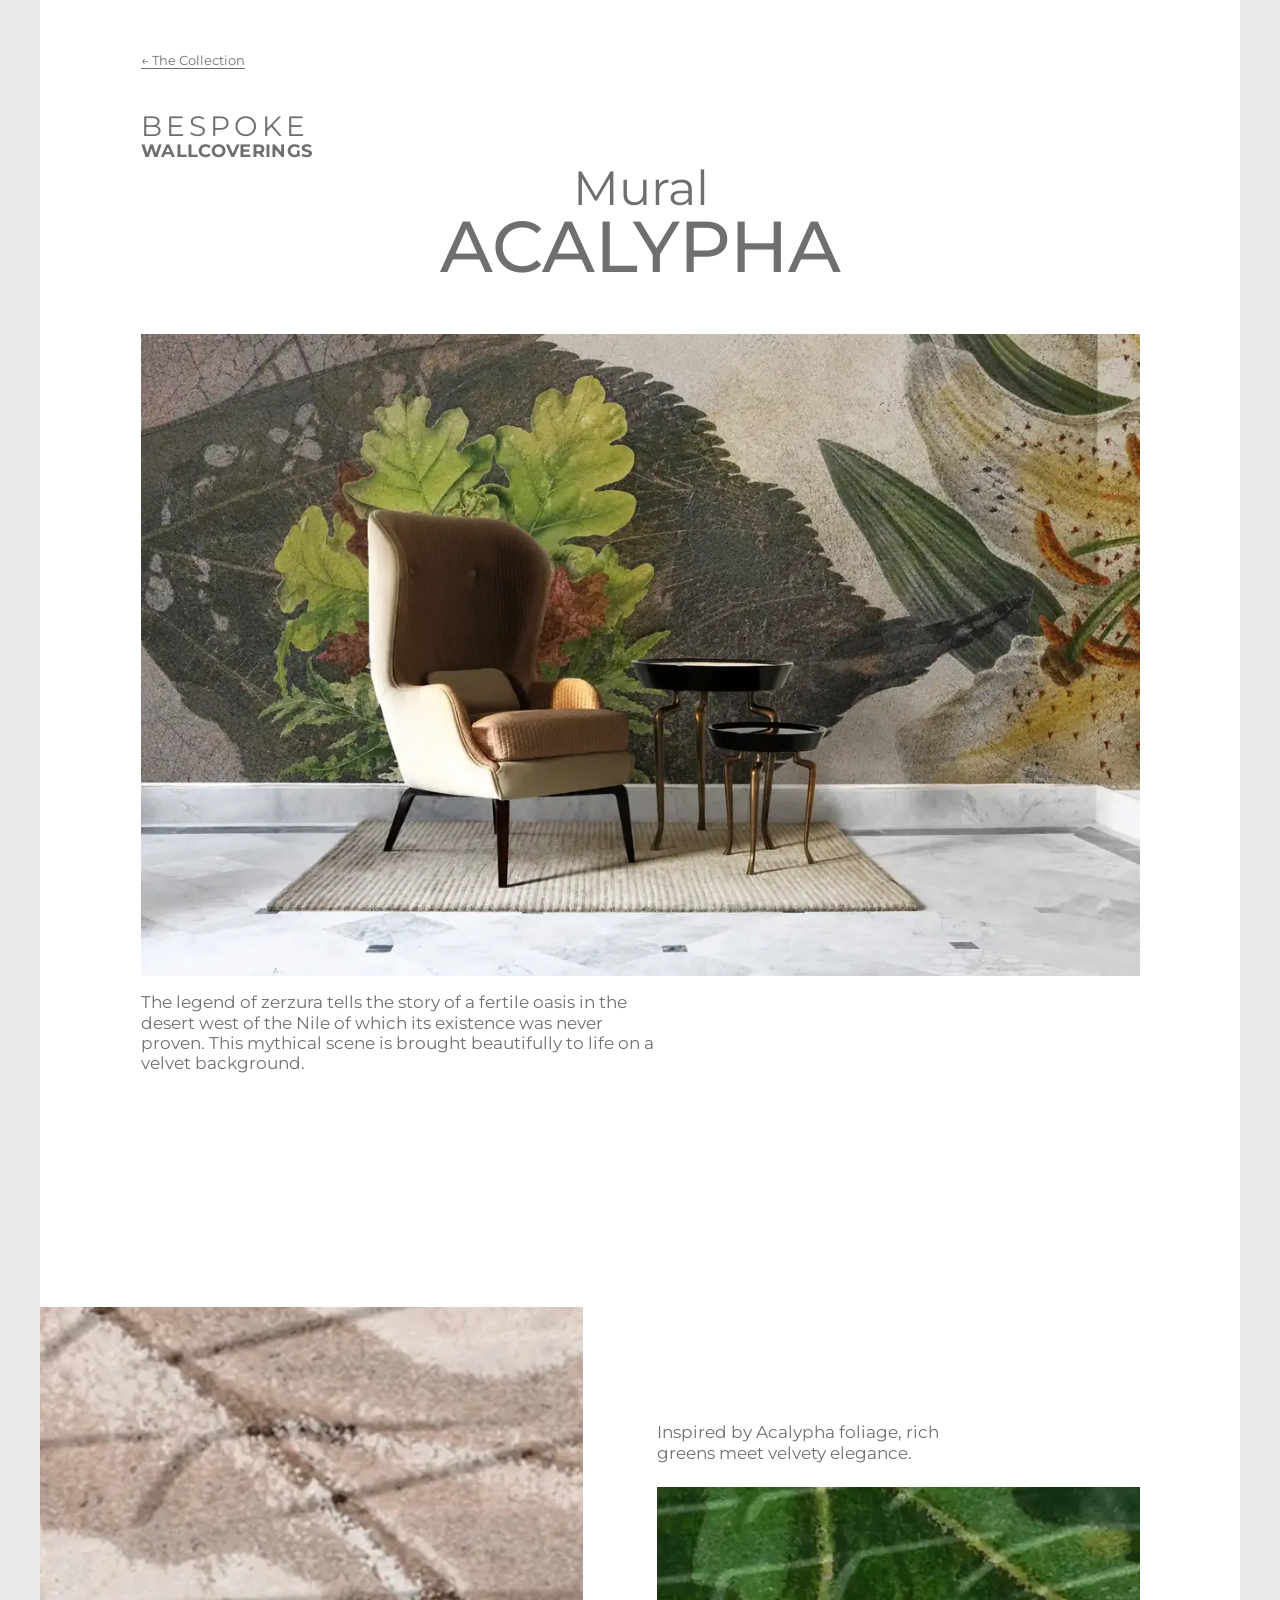
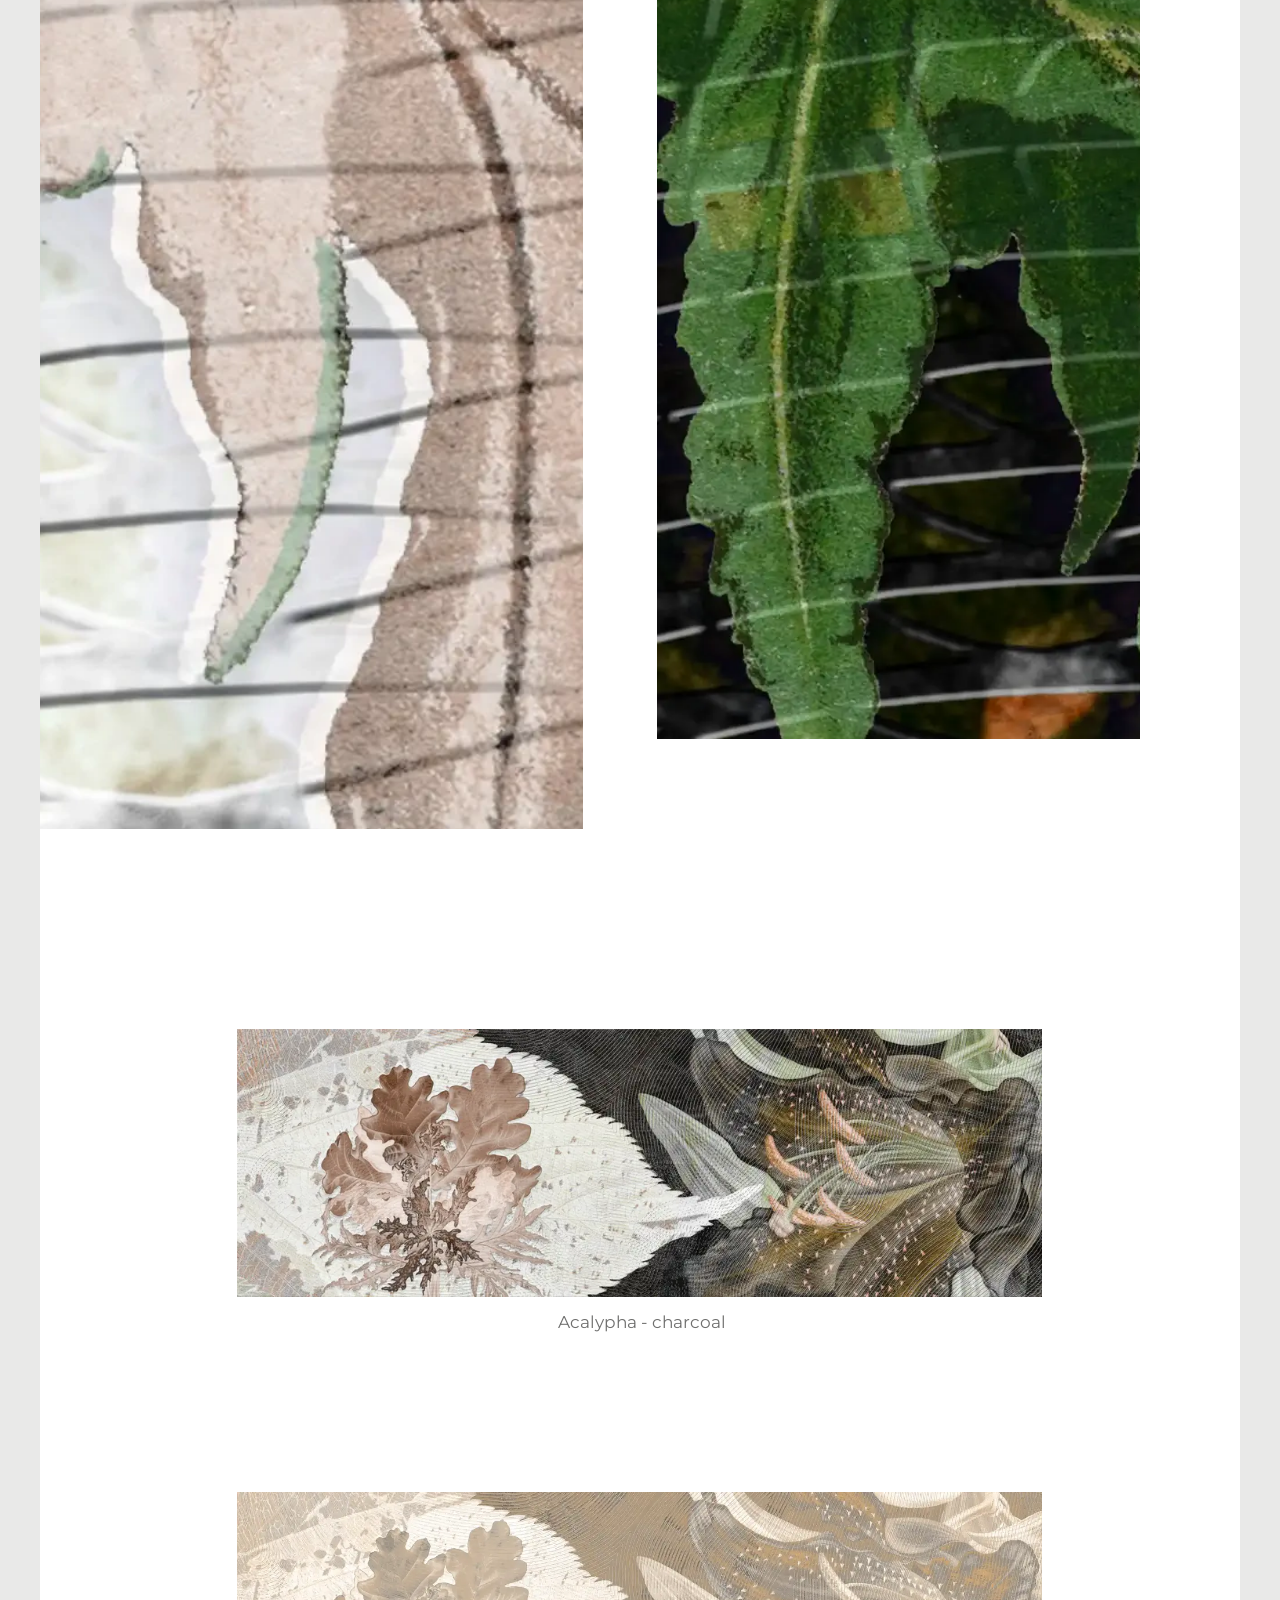
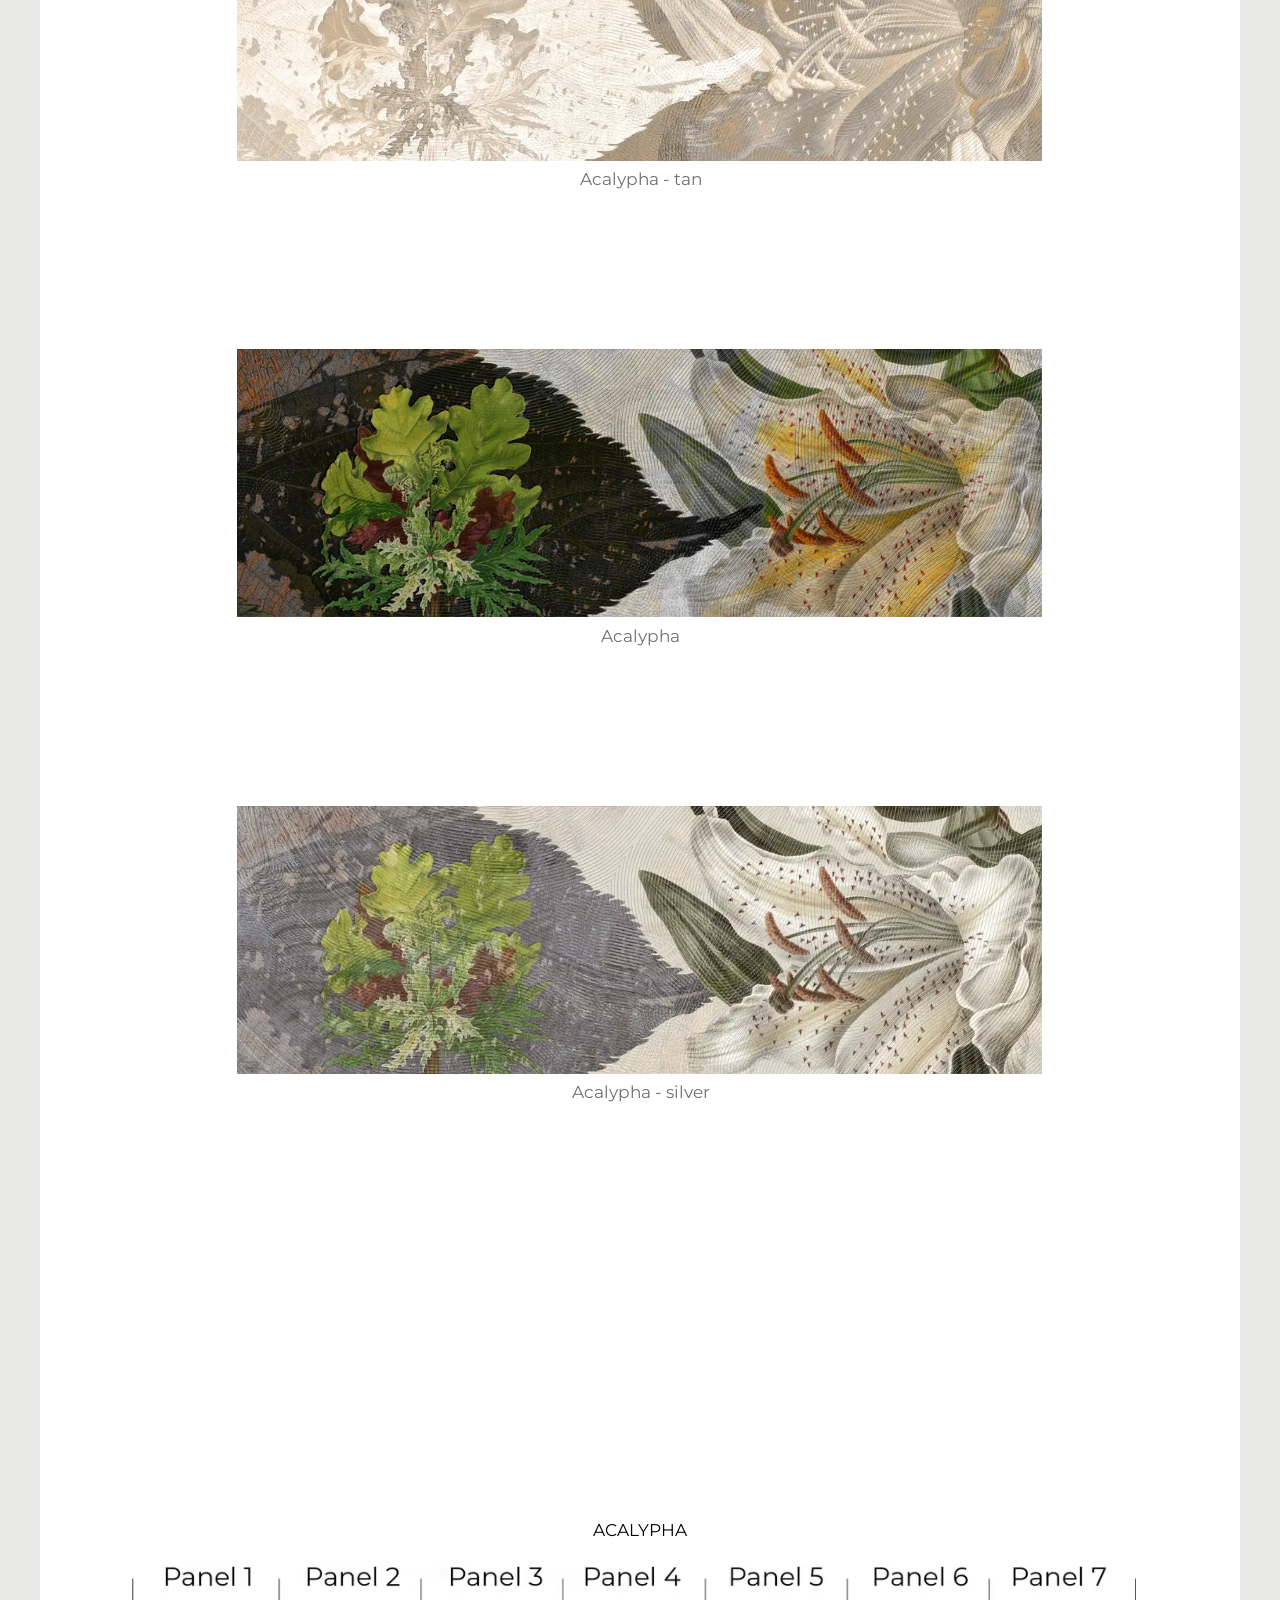
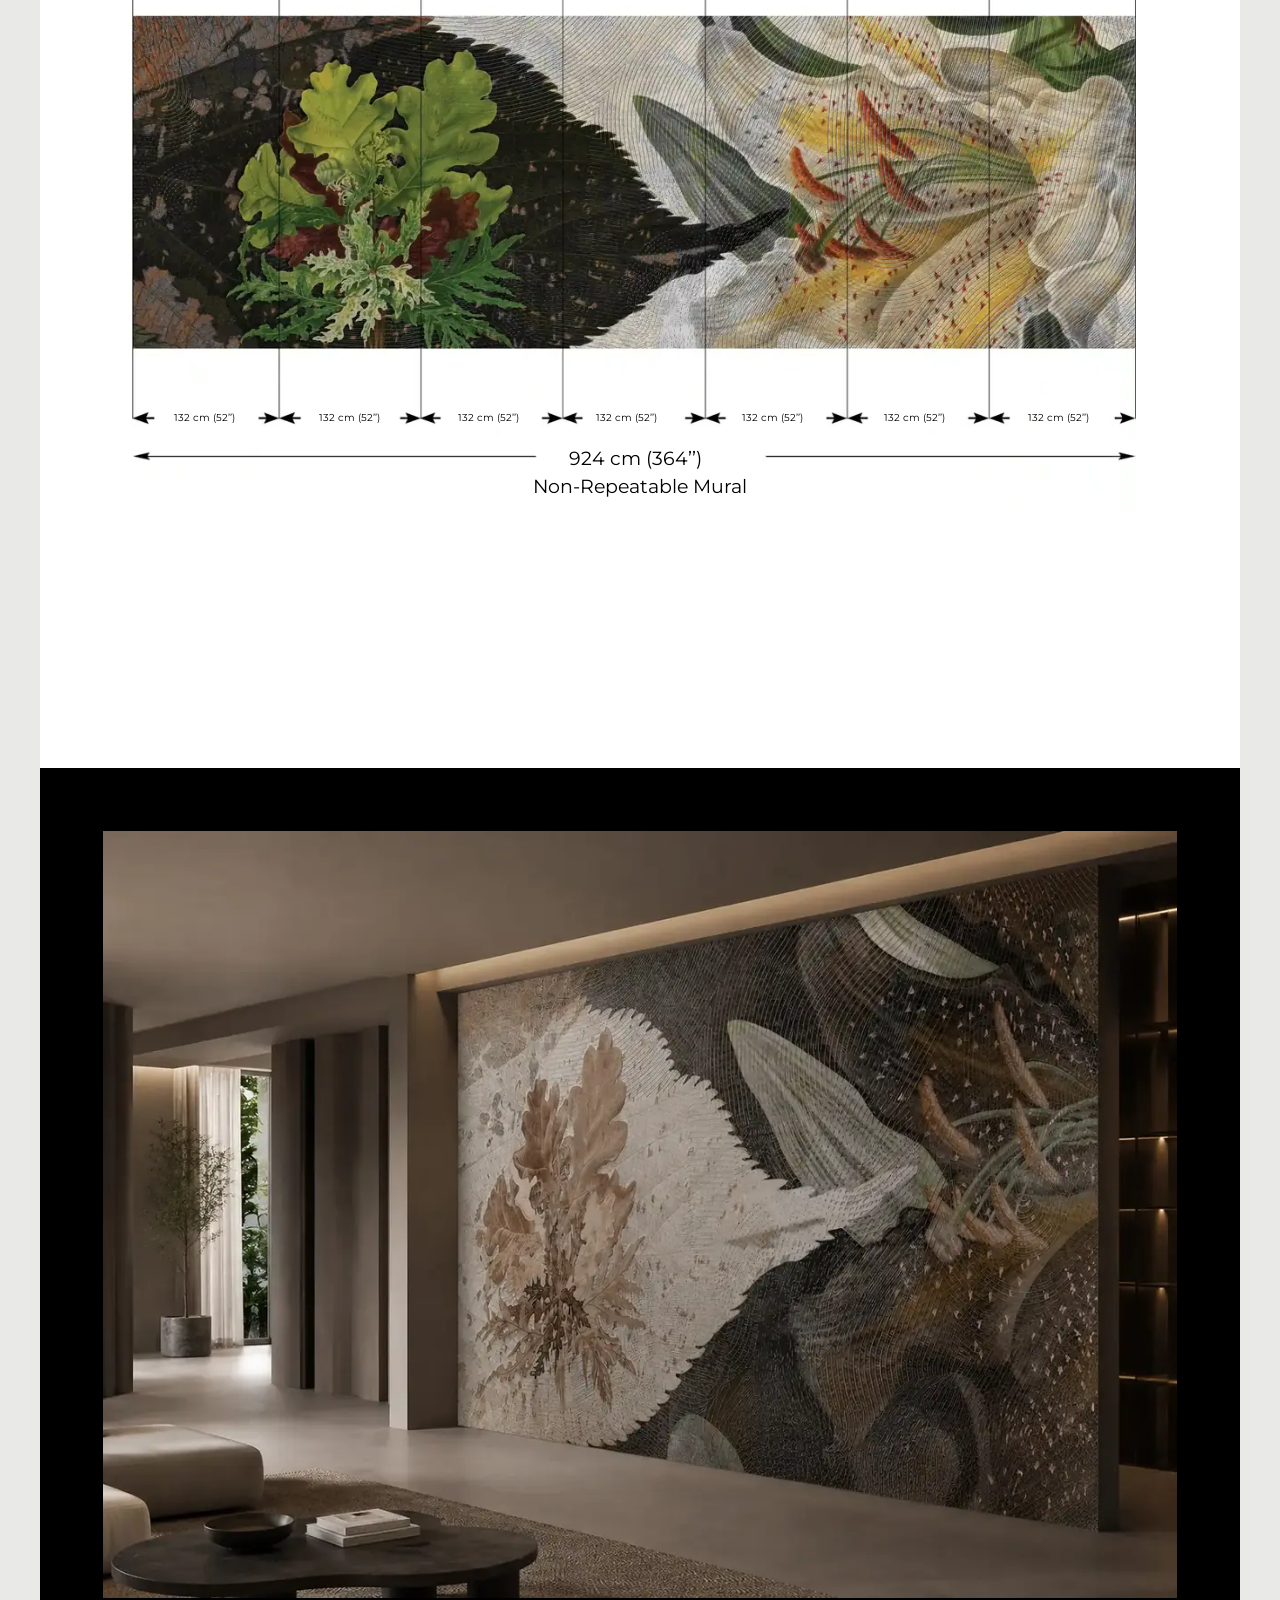
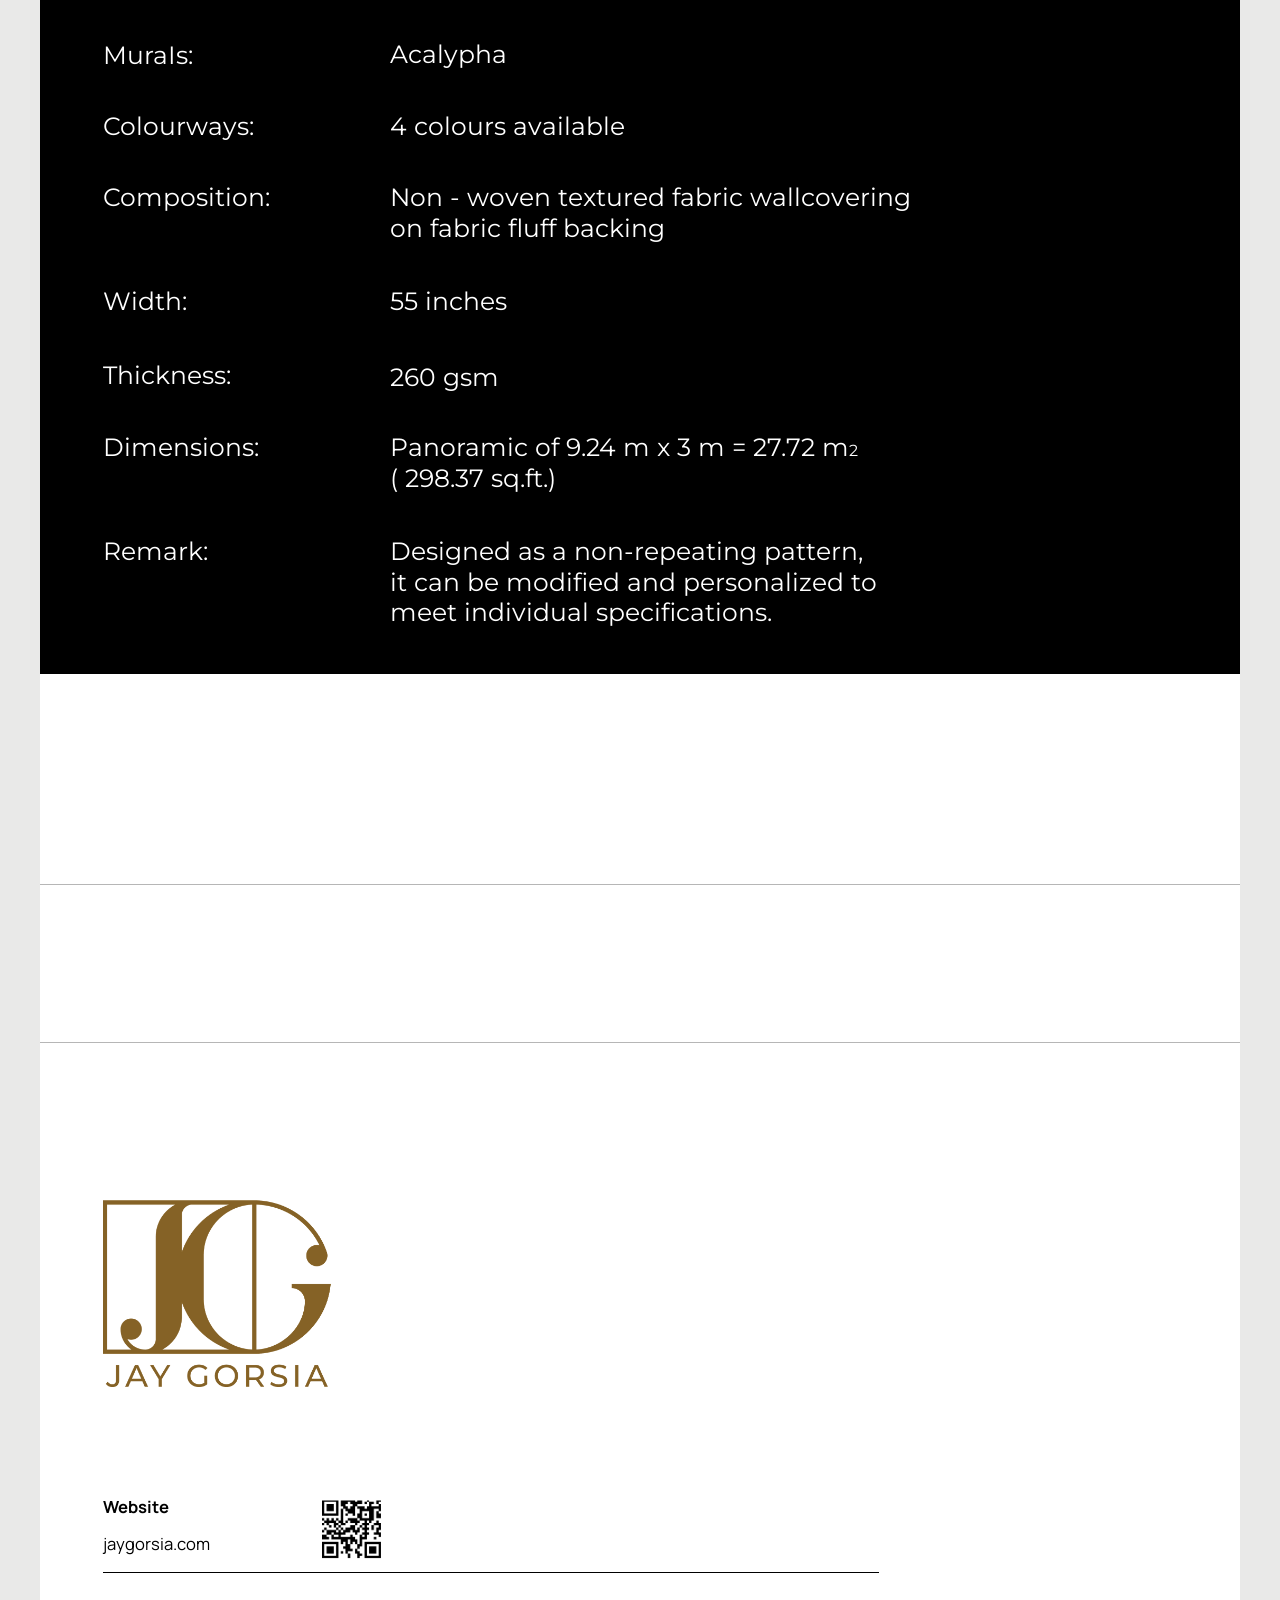
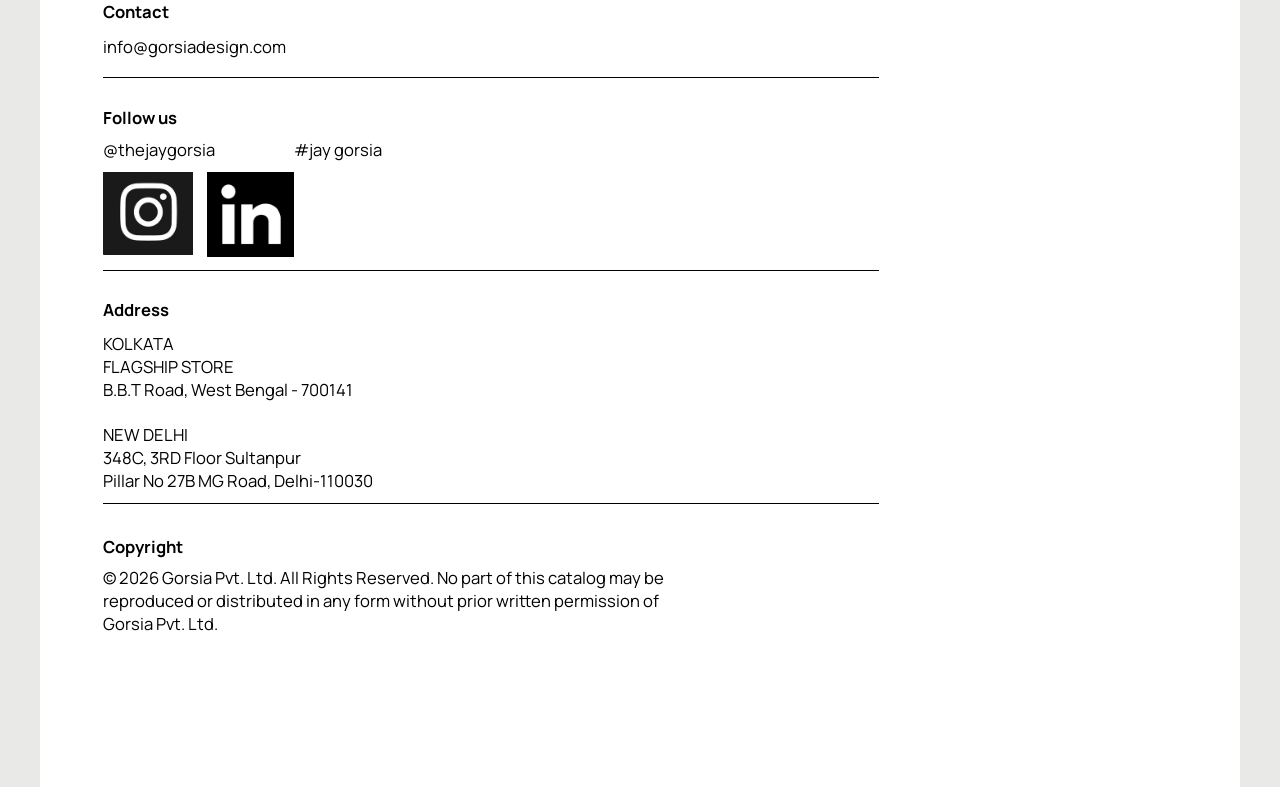
==== commit 2fe76d84: "Center image captions on white-cockatoo, fragments, victory, cherry-awesome and acalypha pages" ====
--- a/acalypha.html
+++ b/acalypha.html
@@ -20,7 +20,7 @@
 <div class="i" style="left:16.4583%;top:45.5899%;width:67.0139%;height:3.0539%"><img alt="" class="f" src="images/882eafbe-3b34-49cc-9ef5-301c398ee785.webp" loading="lazy" decoding="async"></div>
 <div class="i" style="left:16.4583%;top:40.3926%;width:67.0139%;height:3.0539%"><img alt="" class="f" src="images/6bf8cf74-157f-4335-b6c7-66b2b846cd59.webp" loading="lazy" decoding="async"></div>
 <div class="i n" style="left:7.2917%;top:54.2432%;width:85.4861%;height:6.1333%"><div class="r" style="width:52.5345%;height:190.351%"><img alt="" style="width:100.09%;height:99.71%;left:0%;top:1.64%" src="images/67a559f0-023f-4f29-92e6-b13c63faadcb.webp" loading="lazy" decoding="async"></div></div>
-<div class="t k" style="left:44.1319%;top:53.6978%;width:9.3403%;--fs:20;line-height:1.465">ACALYPHA</div>
+<div class="t c k" style="left:45.3299%;top:53.6978%;width:9.3403%;--fs:20;line-height:1.465">ACALYPHA</div>
 <div class="bx" style="left:10.6875%;top:59.2631%;width:6.625%;height:0.22%"></div>
 <div class="bx" style="left:22.5694%;top:59.2631%;width:6.625%;height:0.22%"></div>
 <div class="bx" style="left:34.4583%;top:59.2631%;width:6.625%;height:0.22%"></div>
@@ -38,10 +38,10 @@
 <div class="t k" style="left:70.3681%;top:59.2982%;width:6.0278%;--fs:12;line-height:1.525">132 cm (52’’)</div>
 <div class="t k" style="left:82.3333%;top:59.2982%;width:6.0278%;--fs:12;line-height:1.525">132 cm (52’’)</div>
 <div class="t k" style="left:44.0486%;top:59.6804%;width:13.5%;--fs:23;line-height:1.487">924 cm (364’’)</div>
-<div class="t k" style="left:38.5347%;top:60.0047%;width:22.1597%;--fs:23;line-height:1.487">Non-Repeatable Mural</div>
+<div class="t c k" style="left:38.9202%;top:60.0047%;width:22.1597%;--fs:23;line-height:1.487">Non-Repeatable Mural</div>
 <div class="t w" style="left:51.4583%;top:16.1893%;width:28.125%;--fs:20;line-height:1.22">Inspired by Acalypha foliage, rich greens meet velvety elegance.</div>
-<div class="t" style="left:42.9167%;top:33.1468%;width:13.6111%;--fs:20;line-height:1.2">Acalypha - charcoal</div>
-<div class="t" style="left:44.7222%;top:38.3441%;width:10%;--fs:20;line-height:1.2">Acalypha - tan</div>
+<div class="t c" style="left:43.1944%;top:33.1468%;width:13.6111%;--fs:20;line-height:1.2">Acalypha - charcoal</div>
+<div class="t c" style="left:45%;top:38.3441%;width:10%;--fs:20;line-height:1.2">Acalypha - tan</div>
 <div class="t c" style="left:46.4583%;top:43.5414%;width:7.1528%;--fs:20;line-height:1.2">Acalypha</div>
 <div class="t c" style="left:44.3056%;top:48.7291%;width:11.3194%;--fs:20;line-height:1.2">Acalypha - silver</div>
 <div class="blk" style="left:0%;top:63.3725%;width:100%;height:17.1377%"></div>
